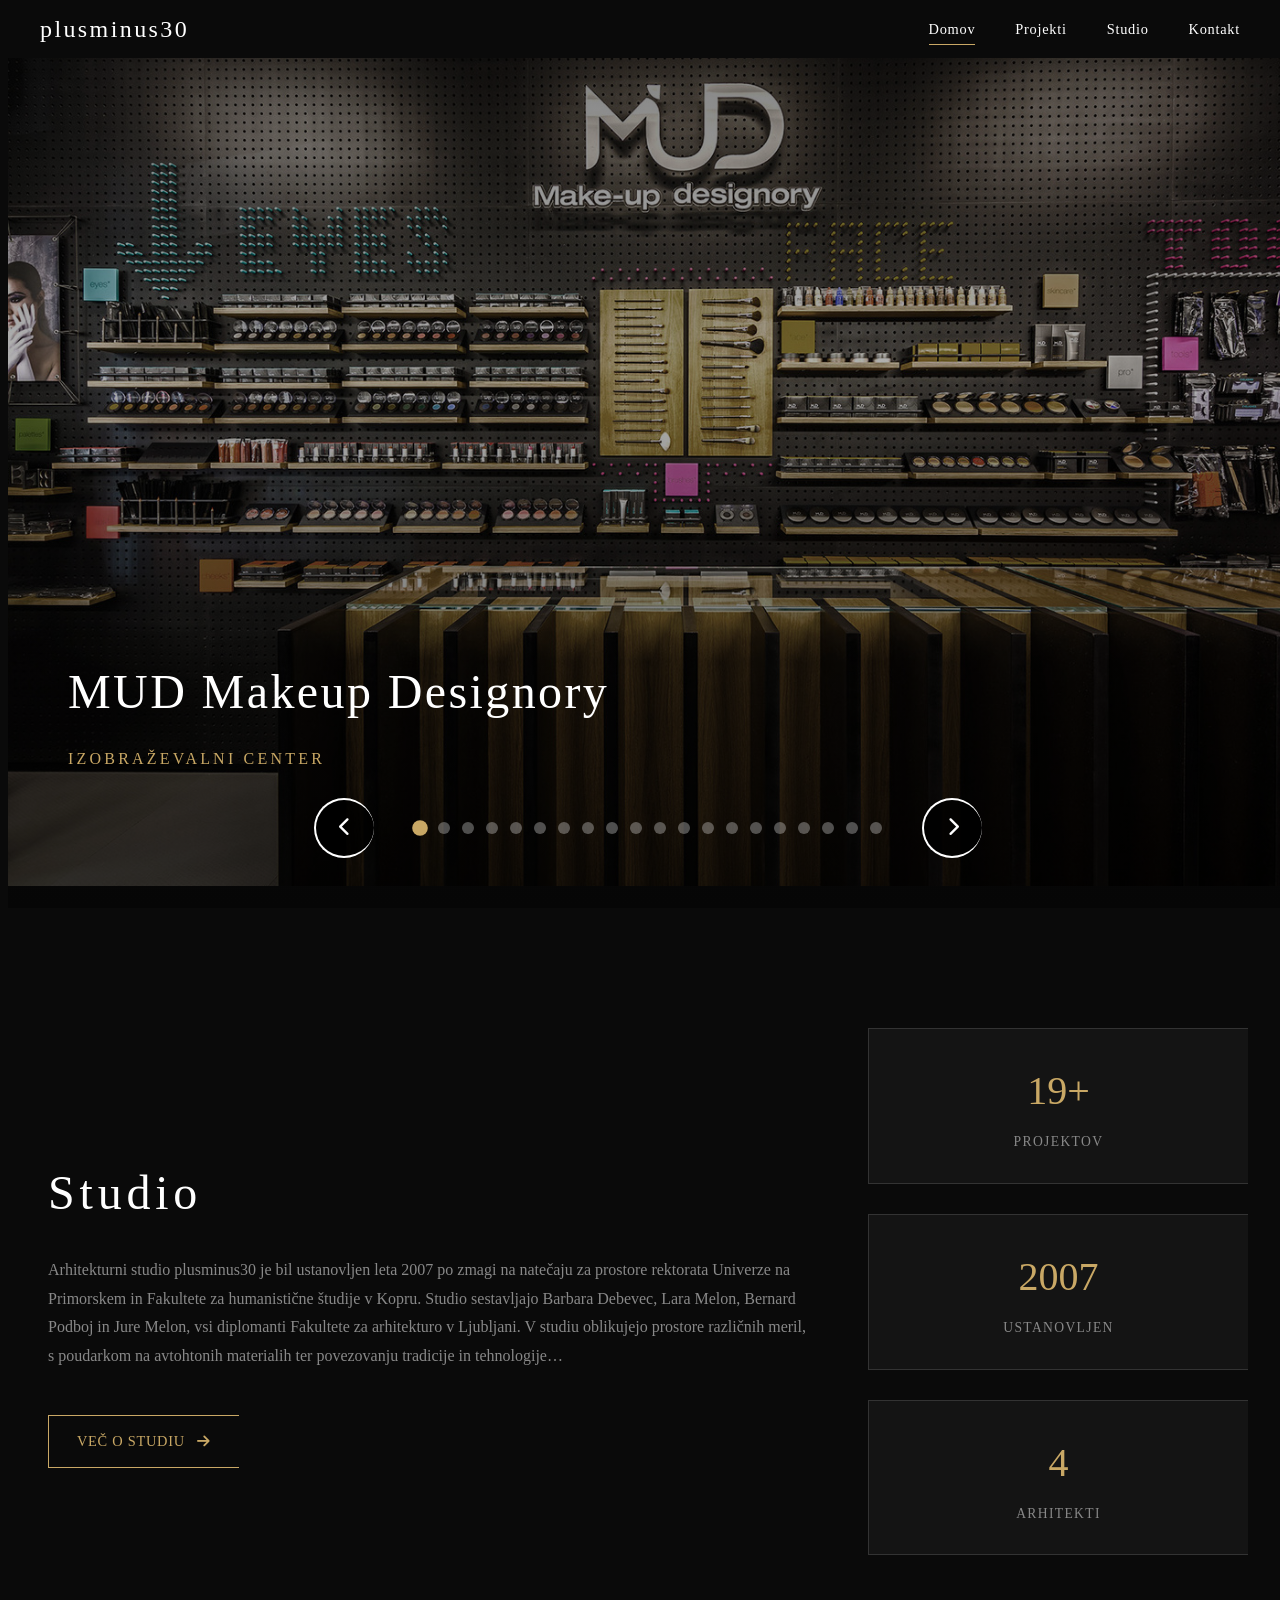
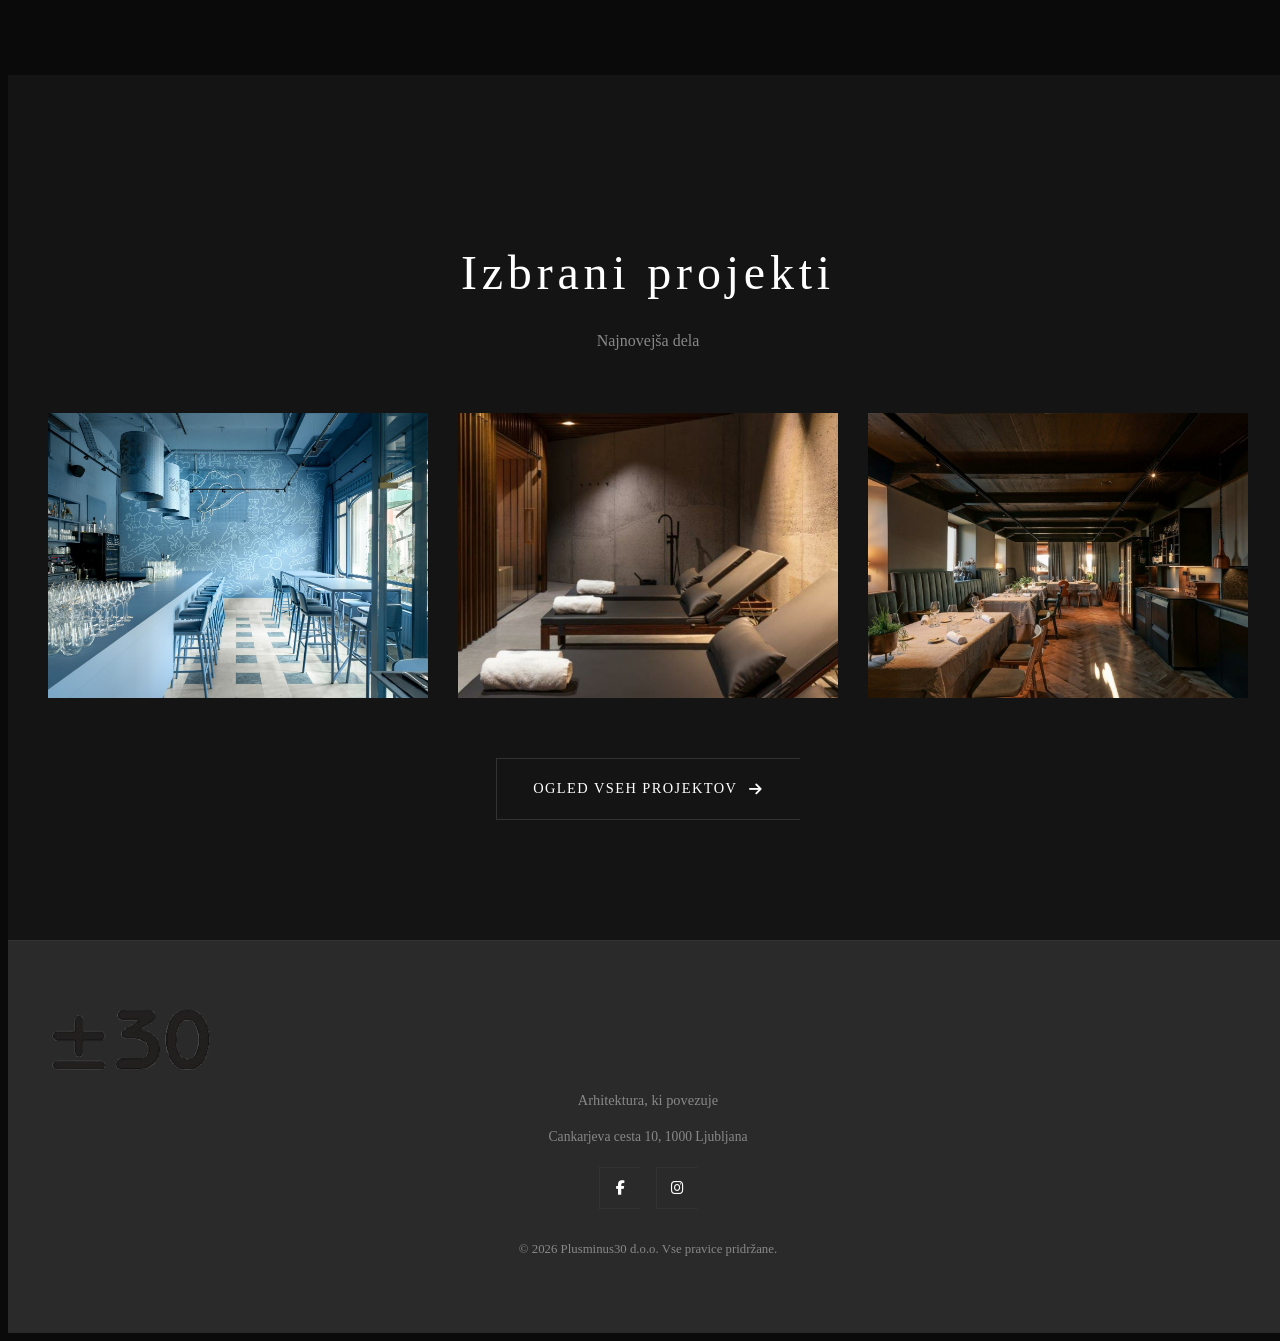
==== index.html @ 23560cd5 "Initial commit - PlusMinus30 website" ====
<!DOCTYPE html>
<html lang="sl" style="margin-right:0 !important; overflow-x:hidden !important;">
<head>
    <meta charset="UTF-8">
    <meta name="viewport" content="width=device-width, initial-scale=1.0">
    <title>Plusminus30 d.o.o. | Arhitektura</title>
    <meta name="description" content="Plusminus30 d.o.o. - Arhitekturni studio iz Ljubljane">
    <link rel="stylesheet" href="css/styles.css?v=2">
    <link rel="preconnect" href="https://fonts.googleapis.com">
    <link rel="preconnect" href="https://fonts.gstatic.com" crossorigin>
    <link href="https://fonts.googleapis.com/css2?family=Inter:wght@300;400;500;600;700&display=swap" rel="stylesheet">
    <link rel="stylesheet" href="https://cdnjs.cloudflare.com/ajax/libs/font-awesome/6.4.0/css/all.min.css">
</head>
<body class="page-home" style="margin-right:0 !important; overflow-x:hidden !important;">
    <!-- Cover mobile right edge line -->
        <!-- Loading Screen -->
    <div class="loader">
        <div class="loader-content">
            <img src="assets/images/logo-xl.png" alt="plusminus30" class="loader-logo">
            <div class="loader-line"></div>
        </div>
    </div>

    <!-- Navigation -->
    <nav class="navbar" id="navbar">
        <div class="nav-container">
            <a href="index.html" class="logo">plusminus30</a>
            <button class="nav-toggle" id="navToggle" aria-label="Odpri meni">
                <span></span>
                <span></span>
                <span></span>
            </button>
            <ul class="nav-menu" id="navMenu">
                <li><a href="index.html" class="nav-link active">Domov</a></li>
                <li><a href="projekti.html" class="nav-link">Projekti</a></li>
                <li><a href="studio.html" class="nav-link">Studio</a></li>
                                <li><a href="kontakt.html" class="nav-link">Kontakt</a></li>
            </ul>
        </div>
    </nav>

    <!-- Fullscreen Image Slider -->
    <section class="image-slider" id="imageSlider">
        <div class="slider-wrapper">
            <div class="slider-track" id="sliderTrack">
                <a href="projekt.html?project=mud" class="slider-slide active" style="background-image: url('assets/images/_mud-makeup-designory_257.jpg');">
                    <div class="slide-overlay"></div>
                    <div class="slide-info">
                        <h3>MUD Makeup Designory</h3>
                        <p>Izobraževalni center</p>
                    </div>
                </a>
                <a href="projekt.html?project=aftr" class="slider-slide" style="background-image: url('assets/images/_aftr-bistro_535.jpg');">
                    <div class="slide-overlay"></div>
                    <div class="slide-info">
                        <h3>AFTR Bistro</h3>
                        <p>Restavracija</p>
                    </div>
                </a>
                <a href="projekt.html?project=vilabela" class="slider-slide" style="background-image: url('assets/images/_vilabela-apartma-in-savna_889.jpg');">
                    <div class="slide-overlay"></div>
                    <div class="slide-info">
                        <h3>Vilabela Apartma in Savna</h3>
                        <p>Stanovanjski objekt</p>
                    </div>
                </a>
                <a href="projekt.html?project=repov" class="slider-slide" style="background-image: url('assets/images/_gostilna-repov-prenova_54.jpg');">
                    <div class="slide-overlay"></div>
                    <div class="slide-info">
                        <h3>Gostilna Repov Prenova</h3>
                        <p>Renovacija</p>
                    </div>
                </a>
                <a href="projekt.html?project=maldives" class="slider-slide" style="background-image: url('assets/images/_restavracija-na-maldivih_256.jpg');">
                    <div class="slide-overlay"></div>
                    <div class="slide-info">
                        <h3>Restavracija na Maldivih</h3>
                        <p>Restavracija</p>
                    </div>
                </a>
                <a href="projekt.html?project=edisimic" class="slider-slide" style="background-image: url('assets/images/_edi-simi-winery_561.jpg');">
                    <div class="slide-overlay"></div>
                    <div class="slide-info">
                        <h3>Edi Simcic Winery</h3>
                        <p>Vinarija</p>
                    </div>
                </a>
                <a href="projekt.html?project=pekarna" class="slider-slide" style="background-image: url('assets/images/_pekarna-8_362.jpg');">
                    <div class="slide-overlay"></div>
                    <div class="slide-info">
                        <h3>Pekarna 8</h3>
                        <p>Poslovni prostor</p>
                    </div>
                </a>
                <a href="projekt.html?project=orto" class="slider-slide" style="background-image: url('assets/images/_zobozdravstvena-ordinacija-mg_49.jpg');">
                    <div class="slide-overlay"></div>
                    <div class="slide-info">
                        <h3>ORTO MG</h3>
                        <p>Zdravstveni objekt</p>
                    </div>
                </a>
                <a href="projekt.html?project=kranjska" class="slider-slide" style="background-image: url('assets/images/_vikend-v-kranjski-gori_510.jpg');">
                    <div class="slide-overlay"></div>
                    <div class="slide-info">
                        <h3>Vikend v Kranjski Gori</h3>
                        <p>Vikend hiša</p>
                    </div>
                </a>
                <a href="projekt.html?project=up" class="slider-slide" style="background-image: url('assets/images/_univerza-na-primorskem_448.jpg');">
                    <div class="slide-overlay"></div>
                    <div class="slide-info">
                        <h3>Univerza na Primorskem</h3>
                        <p>Izobraževalni objekt</p>
                    </div>
                </a>
                <a href="projekt.html?project=mud" class="slider-slide" style="background-image: url('assets/images/_mud-makeup-designory_257.jpg');">
                    <div class="slide-overlay"></div>
                    <div class="slide-info">
                        <h3>MUD Makeup Designory</h3>
                        <p>Izobraževalni center</p>
                    </div>
                </a>
                <a href="projekt.html?project=ducal" class="slider-slide" style="background-image: url('assets/images/_ducal-winery_742.jpg');">
                    <div class="slide-overlay"></div>
                    <div class="slide-info">
                        <h3>Ducal Winery</h3>
                        <p>Vinarija</p>
                    </div>
                </a>
                <a href="projekt.html?project=koper" class="slider-slide" style="background-image: url('assets/images/_trg-dd-koper_63.jpg');">
                    <div class="slide-overlay"></div>
                    <div class="slide-info">
                        <h3>Trg DSD Koper</h3>
                        <p>Javni prostor</p>
                    </div>
                </a>
                <a href="projekt.html?project=guerila" class="slider-slide" style="background-image: url('assets/images/_guerila-winery_706.jpg');">
                    <div class="slide-overlay"></div>
                    <div class="slide-info">
                        <h3>Guerila Winery</h3>
                        <p>Vinarija</p>
                    </div>
                </a>
                <a href="projekt.html?project=ljubljana" class="slider-slide" style="background-image: url('assets/images/_stanovanje-v-centru-ljubljane_308.jpg');">
                    <div class="slide-overlay"></div>
                    <div class="slide-info">
                        <h3>Stanovanje v Centru Ljubljane</h3>
                        <p>Stanovanje</p>
                    </div>
                </a>
                <a href="projekt.html?project=zemono" class="slider-slide" style="background-image: url('assets/images/_zemono-bside_518.jpg');">
                    <div class="slide-overlay"></div>
                    <div class="slide-info">
                        <h3>Zemono B-Side</h3>
                        <p>Gostinski objekt</p>
                    </div>
                </a>
                <a href="projekt.html?project=oprema" class="slider-slide" style="background-image: url('assets/images/_oprema-kr_778.jpg');">
                    <div class="slide-overlay"></div>
                    <div class="slide-info">
                        <h3>Oprema KR</h3>
                        <p>Poslovni prostor</p>
                    </div>
                </a>
                <a href="projekt.html?project=jela" class="slider-slide" style="background-image: url('assets/images/_bar-in-pisarna-jela_380.jpg');">
                    <div class="slide-overlay"></div>
                    <div class="slide-info">
                        <h3>Bar in Pisarna Jelša</h3>
                        <p>Bar in pisarna</p>
                    </div>
                </a>
                <a href="projekt.html?project=divaca" class="slider-slide" style="background-image: url('assets/images/_zadruni-dom-divaa_733.jpg');">
                    <div class="slide-overlay"></div>
                    <div class="slide-info">
                        <h3>Zadružni Dom Divaca</h3>
                        <p>Javni objekt</p>
                    </div>
                </a>
                <a href="projekt.html?project=bp" class="slider-slide" style="background-image: url('assets/images/_interier-bp_998.jpg');">
                    <div class="slide-overlay"></div>
                    <div class="slide-info">
                        <h3>Interier BP</h3>
                        <p>Interior</p>
                    </div>
                </a>
            </div>
        </div>

        <!-- Slider Controls -->
        <div class="slider-controls">
            <button class="slider-btn prev" id="prevBtn" aria-label="Prejšnja slika">
                <i class="fas fa-chevron-left"></i>
            </button>
            <div class="slider-dots" id="sliderDots"></div>
            <button class="slider-btn next" id="nextBtn" aria-label="Naslednja slika">
                <i class="fas fa-chevron-right"></i>
            </button>
        </div>
    </section>

    <!-- About Preview Section -->
    <section class="about-preview">
        <div class="container">
            <div class="about-preview-grid">
                <div class="about-preview-content" data-animate="fadeUp">
                    <h2 class="section-title">Studio</h2>
                    <p class="studio-text">Arhitekturni studio plusminus30 je bil ustanovljen leta 2007 po zmagi na natečaju za prostore rektorata Univerze na Primorskem in Fakultete za humanistične študije v Kopru. Studio sestavljajo Barbara Debevec, Lara Melon, Bernard Podboj in Jure Melon, vsi diplomanti Fakultete za arhitekturo v Ljubljani. V studiu oblikujejo prostore različnih meril, s poudarkom na avtohtonih materialih ter povezovanju tradicije in tehnologije…</p>
                    <a href="studio.html" class="read-more">
                        <span>Več o studiu</span>
                        <i class="fas fa-arrow-right"></i>
                    </a>
                </div>
                <div class="about-preview-stats" data-animate="fadeUp" data-delay="200">
                    <div class="stat">
                        <span class="stat-number">19+</span>
                        <span class="stat-label">Projektov</span>
                    </div>
                    <div class="stat">
                        <span class="stat-number">2007</span>
                        <span class="stat-label">Ustanovljen</span>
                    </div>
                    <div class="stat">
                        <span class="stat-number">4</span>
                        <span class="stat-label">Arhitekti</span>
                    </div>
                </div>
            </div>
        </div>
    </section>

    <!-- Featured Projects -->
    <section class="featured-projects">
        <div class="container">
            <div class="section-header" data-animate="fadeUp">
                <h2 class="section-title">Izbrani projekti</h2>
                <p class="section-subtitle">Najnovejša dela</p>
            </div>
            <div class="projects-grid">
                <a href="projekt.html?project=aftr" class="project-card" data-animate="fadeUp" data-delay="0">
                    <div class="project-image">
                        <img src="assets/images/_aftr-bistro_535.jpg" alt="AFTR Bistro">
                        <div class="project-overlay">
                            <h3>AFTR Bistro</h3>
                            <p class="project-type">Restavracija</p>
                            <p class="project-details">Ljubljana, 2023</p>
                        </div>
                    </div>
                </a>
                <a href="projekt.html?project=vilabela" class="project-card" data-animate="fadeUp" data-delay="50">
                    <div class="project-image">
                        <img src="assets/images/_vilabela-apartma-in-savna_889.jpg" alt="Vilabela Apartma">
                        <div class="project-overlay">
                            <h3>Vilabela Apartma in Savna</h3>
                            <p class="project-type">Stanovanjski objekt</p>
                            <p class="project-details">Izola, 2022</p>
                        </div>
                    </div>
                </a>
                <a href="projekt.html?project=repov" class="project-card" data-animate="fadeUp" data-delay="100">
                    <div class="project-image">
                        <img src="assets/images/_gostilna-repov-prenova_54.jpg" alt="Gostilna Repov">
                        <div class="project-overlay">
                            <h3>Gostilna Repov Prenova</h3>
                            <p class="project-type">Renovacija</p>
                            <p class="project-details">Šmartno, 2021</p>
                        </div>
                    </div>
                </a>
            </div>
            <div class="view-all-container" data-animate="fadeUp">
                <a href="projekti.html" class="view-all-btn">
                    <span>Ogled vseh projektov</span>
                    <i class="fas fa-arrow-right"></i>
                </a>
            </div>
        </div>
    </section>

    <!-- Footer -->
    <footer class="footer">
        <div class="container">
            <div class="footer-content">
                <div class="footer-logo"><img src="assets/images/logo-xl.png" alt="plusminus30"></div>
                <p class="footer-text">Arhitektura, ki povezuje</p>
                <p class="footer-address">Cankarjeva cesta 10, 1000 Ljubljana</p>
                <div class="footer-social">
                    <a href="https://www.facebook.com/plusminus30/" target="_blank" aria-label="Facebook"><i class="fab fa-facebook-f"></i></a>
                    <a href="https://www.instagram.com/plusminus30_architects/" target="_blank" aria-label="Instagram"><i class="fab fa-instagram"></i></a>
                </div>
                <p class="footer-copyright">&copy; 2026 Plusminus30 d.o.o. Vse pravice pridržane.</p>
            </div>
        </div>
    </footer>

    <script src="js/main.js"></script>
</body>
</html>
---- css/styles.css ----
/* ========================================
   Plusminus30 - Arhitektura Website
   Modern Animated Styles
   ======================================== */

/* CSS Variables */
:root {
    --color-bg: #0a0a0a;
    --color-bg-secondary: #141414;
    --color-text: #ffffff;
    --color-text-muted: #888888;
    --color-border: #333333;
    --color-accent: #c9a865;
    --color-accent-hover: #d4b876;
    --color-error: #e53935;
    --color-success: #43a047;
    --transition-fast: 0.2s ease;
    --transition-medium: 0.3s ease;
    --transition-slow: 0.5s ease;
}

/* Custom Font - Benguiat */
@font-face {
    font-family: 'Benguiat';
    src: url('assets/fonts/Bengotni.ttf') format('truetype');
    font-weight: 400;
    font-style: normal;
}
    --color-text-muted: #888888;
    --color-border: #333333;
    --color-accent: #c9a865;
    --color-accent-hover: #d4b876;
    --color-error: #e53935;
    --color-success: #43a047;
    --transition-fast: 0.2s ease;
    --transition-medium: 0.3s ease;
    --transition-slow: 0.5s ease;
}
    --color-text-muted: #888888;
    --color-accent: #d4af37;
    --color-accent-hover: #e6c84a;
    --color-border: #2a2a2a;
    --font-primary: 'Inter', -apple-system, BlinkMacSystemFont, sans-serif;
    --transition-fast: 0.2s ease;
    --transition-medium: 0.4s ease;
    --transition-slow: 0.8s cubic-bezier(0.25, 0.46, 0.45, 0.94);
    --container-width: 1400px;
    --nav-height: 80px;
}

/* Reset */
*, *::before, *::after {
    margin: 0;
    padding: 0;
    box-sizing: border-box;
}

html {
    scroll-behavior: smooth;
    font-size: 16px;
    overflow-x: hidden;
    max-width: 100%;
    width: 100%;
    -webkit-overflow-scrolling: touch;
}

/* Hide body overflow to prevent lines */
body {
    overflow-x: hidden;
    overflow-y: auto;
    max-width: 100%;
}

/* Cover right edge on mobile */
@media (max-width: 480px) {
    html, body {
        margin: 0;
        padding: 0;
    }

    ::-webkit-scrollbar {
        display: none;
    }
}

@media (max-width: 480px) {
    html {
        clip: none;
    }
}

body {
    font-family: var(--font-primary);
    background-color: var(--color-bg);
    color: var(--color-text);
    line-height: 1.6;
    overflow-x: hidden;
    -webkit-font-smoothing: antialiased;
    -moz-osx-font-smoothing: grayscale;
    max-width: 100%;
    width: 100%;
    position: relative;
}

/* Hide horizontal scrollbar completely */
::-webkit-scrollbar {
    display: none;
    width: 0 !important;
}

/* Remove any vertical lines on right edge */
* {
    outline: none !important;
    border-right: none !important;
}

html::before,
html::after,
body::before,
body::after {
    display: none !important;
    content: none !important;
    background: transparent !important;
    border: none !important;
}

a {
    text-decoration: none;
    color: inherit;
    transition: var(--transition-fast);
}

img {
    max-width: 100%;
    height: auto;
    display: block;
}

ul {
    list-style: none;
}

button {
    border: none;
    background: none;
    cursor: pointer;
    font-family: inherit;
}

.container {
    max-width: var(--container-width);
    margin: 0 auto;
    padding: 0 40px;
}

/* ========================================
   Loader
   ======================================== */
.loader {
    position: fixed;
    top: 0;
    left: 0;
    width: 100%;
    height: 100%;
    background: var(--color-bg);
    z-index: 9999;
    display: flex;
    align-items: center;
    justify-content: center;
    transition: opacity 0.6s ease, visibility 0.6s ease;
}

.loader.loaded {
    opacity: 0;
    visibility: hidden;
}

.loader-content {
    display: flex;
    flex-direction: column;
    align-items: center;
}

.loader-text {
    font-size: 2rem;
    font-weight: 300;
    letter-spacing: 0.5em;
    margin-bottom: 20px;
    color: var(--color-text);
}

.loader-logo {
    max-width: 540px;
    height: auto;
    margin-bottom: 20px;
    object-fit: contain;
}

.loader-line {
    width: 100px;
    height: 2px;
    background: var(--color-border);
    position: relative;
    overflow: hidden;
}

.loader-line::after {
    content: '';
    position: absolute;
    top: 0;
    left: -100%;
    width: 100%;
    height: 100%;
    background: var(--color-accent);
    animation: loaderSlide 1.5s ease infinite;
}

@keyframes loaderSlide {
    0% { left: -100%; }
    50% { left: 0%; }
    100% { left: 100%; }
}

/* ========================================
   Navigation
   ======================================== */
.navbar {
    position: fixed;
    top: 0;
    left: 0;
    width: 100%;
    height: var(--nav-height);
    z-index: 1000;
    transition: var(--transition-medium);
    border-bottom: none !important;
    background: var(--color-bg) !important;
}

.navbar.scrolled {
    background: rgba(10, 10, 10, 0.95);
    backdrop-filter: blur(10px);
    border-bottom: none !important;
}

@media (max-width: 480px) {
    .navbar.scrolled {
        border-bottom: none !important;
    }
}

.nav-container {
    max-width: var(--container-width);
    margin: 0 auto;
    padding: 0 40px;
    height: 100%;
    display: flex;
    align-items: center;
    justify-content: space-between;
    border-bottom: none !important;
}

.logo {
    font-family: 'Benguiat', serif;
    font-size: 1.5rem;
    font-weight: 500;
    letter-spacing: 0.1em;
    color: var(--color-text);
}

.logo:hover {
    color: var(--color-accent);
}

.nav-toggle {
    display: none;
    flex-direction: column;
    gap: 6px;
    padding: 10px;
    z-index: 1001;
}

.nav-toggle span {
    display: block;
    width: 28px;
    height: 2px;
    background: var(--color-text);
    transition: var(--transition-fast);
}

.nav-toggle.active span:nth-child(1) {
    transform: rotate(45deg) translate(6px, 6px);
}

.nav-toggle.active span:nth-child(2) {
    opacity: 0;
}

.nav-toggle.active span:nth-child(3) {
    transform: rotate(-45deg) translate(6px, -6px);
}

.nav-menu {
    display: flex;
    gap: 40px;
}

.nav-link {
    font-size: 0.9rem;
    font-weight: 400;
    letter-spacing: 0.05em;
    color: var(--color-text);
    position: relative;
    padding: 8px 0;
}

.nav-link::after {
    content: '';
    position: absolute;
    bottom: 0;
    left: 0;
    width: 0;
    height: 1px;
    background: var(--color-accent);
    transition: var(--transition-fast);
}

.nav-link:hover::after,
.nav-link.active::after {
    width: 100%;
}

.nav-link:hover {
    color: var(--color-accent);
}

/* ========================================
   Image Slider (Fullscreen Fade)
   ======================================== */
.image-slider {
    position: relative;
    width: 100%;
    height: 100vh;
    min-height: 600px;
    overflow: hidden;
    background: #000;
    box-shadow: none;
}

@media (hover: hover) and (pointer: fine) {
    .image-slider {
        cursor: grab;
        user-select: none;
        -webkit-user-select: none;
    }
}

.image-slider:active,
.image-slider.dragging {
    cursor: grabbing;
}

.slider-wrapper {
    position: relative;
    width: 100%;
    height: 100%;
    overflow: hidden;
}

.slider-track {
    position: relative;
    width: 100%;
    height: 100%;
    max-width: 100%;
    overflow: hidden;
}

.slider-slide {
    position: absolute;
    top: 0;
    left: 0;
    width: 100%;
    height: 100%;
    opacity: 0;
    visibility: hidden;
    transition: opacity 0.2s ease;
    background-color: #141414;
    background-size: contain;
    background-position: center;
    background-repeat: no-repeat;
    /* Allow clicks to pass through to anchor tags */
}

.slider-slide:hover {
    background-size: contain;
}

.slider-slide.active {
    opacity: 1;
    visibility: visible;
    z-index: 2;
    background-size: contain;
    transition: opacity 1s ease;
}

.slide-overlay {
    position: absolute;
    top: 0;
    left: 0;
    width: 100%;
    height: 100%;
    background: linear-gradient(
        to bottom,
        rgba(0, 0, 0, 0.5) 0%,
        rgba(0, 0, 0, 0.3) 40%,
        rgba(0, 0, 0, 0.7) 100%
    );
    pointer-events: none;
}

.slide-info {
    position: absolute;
    bottom: 120px;
    left: 60px;
    color: var(--color-text);
    z-index: 10;
    opacity: 0;
    transform: translateY(30px);
    transition: all 0.6s ease 0.3s;
}

.slider-slide.active .slide-info {
    opacity: 1;
    transform: translateY(0);
}

.slide-info h3 {
    font-size: 3rem;
    font-weight: 300;
    margin-bottom: 12px;
    letter-spacing: 0.05em;
}

.slide-info p {
    font-size: 1rem;
    color: var(--color-accent);
    text-transform: uppercase;
    letter-spacing: 0.2em;
}

/* Slider Controls */
.slider-controls {
    position: absolute;
    bottom: 50px;
    left: 50%;
    transform: translateX(-50%);
    display: flex;
    align-items: center;
    gap: 40px;
    z-index: 1000;
    pointer-events: auto;
}

.slider-btn {
    width: 60px;
    height: 60px;
    display: flex !important;
    align-items: center;
    justify-content: center;
    border: 2px solid #fff;
    color: #fff !important;
    font-size: 1.2rem;
    transition: all 0.3s ease;
    background: rgba(0, 0, 0, 0.8);
    border-radius: 50%;
    pointer-events: auto;
    cursor: pointer;
}

/* Mobile/tablet - buttons on sides */
@media (max-width: 1024px) {
    .slider-controls {
        position: absolute !important;
        top: 50% !important;
        left: 0 !important;
        right: 0 !important;
        bottom: auto !important;
        transform: translateY(-50%) !important;
        justify-content: space-between !important;
        padding: 0 20px !important;
        gap: 0 !important;
    }

    .slider-btn.prev {
        position: absolute !important;
        left: 15px !important;
        display: flex !important;
    }

    .slider-btn.next {
        position: absolute !important;
        right: 15px !important;
        display: flex !important;
    }

    .slider-btn {
        width: 50px !important;
        height: 50px !important;
        font-size: 1.2rem !important;
        background: rgba(0, 0, 0, 0.9) !important;
        border: 2px solid #fff !important;
        opacity: 1 !important;
        visibility: visible !important;
    }

    .slider-btn i {
        color: #fff !important;
    }

    /* Hide dots on mobile to make room for buttons */
    .slider-dots {
        display: none !important;
    }
}

.slider-btn:hover {
    border-color: var(--color-accent);
    color: var(--color-accent);
    background: rgba(212, 175, 55, 0.2);
}

.slider-dots {
    display: flex;
    gap: 12px;
}

.slider-dot {
    width: 12px;
    height: 12px;
    border-radius: 50%;
    background: rgba(255, 255, 255, 0.3);
    cursor: pointer;
    transition: var(--transition-fast);
}

.slider-dot.active {
    background: var(--color-accent);
    transform: scale(1.3);
}

.slider-dot:hover {
    background: var(--color-text);
}

/* ========================================
   About Preview (Home)
   ======================================== */
.about-preview {
    padding: 120px 0;
    background: var(--color-bg);
}

.about-preview-grid {
    display: grid;
    grid-template-columns: 2fr 1fr;
    gap: 60px;
    align-items: center;
}

.about-preview-content .section-title {
    text-align: left;
    margin-bottom: 24px;
}

.read-more {
    display: inline-flex;
    align-items: center;
    gap: 12px;
    margin-top: 24px;
    padding: 14px 28px;
    background: transparent;
    border: 1px solid var(--color-accent);
    color: var(--color-accent);
    font-size: 0.9rem;
    font-weight: 500;
    letter-spacing: 0.05em;
    text-transform: uppercase;
    transition: var(--transition-medium);
}

.read-more:hover {
    background: var(--color-accent);
    color: var(--color-bg);
    gap: 20px;
}

.about-preview-stats {
    display: flex;
    flex-direction: column;
    gap: 30px;
}

.about-preview-stats .stat {
    display: flex;
    flex-direction: column;
    padding: 30px;
    background: var(--color-bg-secondary);
    border: 1px solid var(--color-border);
    text-align: center;
}

.about-preview-stats .stat-number {
    font-size: 2.5rem;
    font-weight: 300;
    color: var(--color-accent);
    margin-bottom: 8px;
}

.about-preview-stats .stat-label {
    font-size: 0.85rem;
    color: var(--color-text-muted);
    letter-spacing: 0.1em;
    text-transform: uppercase;
}

/* ========================================
   Featured Projects (Home)
   ======================================== */
.featured-projects {
    padding: 120px 0;
    background: var(--color-bg-secondary);
}

.view-all-container {
    text-align: center;
    margin-top: 60px;
}

.view-all-btn {
    display: inline-flex;
    align-items: center;
    gap: 12px;
    padding: 18px 36px;
    border: 1px solid var(--color-border);
    color: var(--color-text);
    font-size: 0.9rem;
    letter-spacing: 0.1em;
    text-transform: uppercase;
    transition: var(--transition-fast);
}

.view-all-btn:hover {
    border-color: var(--color-accent);
    color: var(--color-accent);
    gap: 20px;
}

/* ========================================
   Section Styles
   ======================================== */
.section-header {
    text-align: center;
    margin-bottom: 60px;
}

.section-title {
    font-size: clamp(2rem, 5vw, 3rem);
    font-weight: 300;
    letter-spacing: 0.1em;
    margin-bottom: 16px;
}

.section-subtitle {
    font-size: 1rem;
    color: var(--color-text-muted);
    font-weight: 300;
}

/* ========================================
   Projects Section
   ======================================== */
.projects {
    padding: 120px 0;
    background: var(--color-bg);
}

.projects-grid {
    display: grid;
    grid-template-columns: repeat(auto-fill, minmax(350px, 1fr));
    gap: 30px;
}

.project-card {
    display: block;
    position: relative;
    overflow: hidden;
    cursor: pointer;
    background: var(--color-bg-secondary);
    text-decoration: none;
    color: inherit;
}

.project-card.highlight {
    box-shadow: 0 0 0 3px var(--color-accent), 0 20px 40px rgba(0, 0, 0, 0.3);
    transform: scale(1.02);
    transition: box-shadow 0.5s ease, transform 0.5s ease;
}

.project-image {
    position: relative;
    aspect-ratio: 4/3;
    overflow: hidden;
}

.project-image img {
    width: 100%;
    height: 100%;
    object-fit: cover;
    transition: transform 0.8s ease;
}

.project-card:hover .project-image img {
    transform: scale(1.1);
}

.project-overlay {
    position: absolute;
    top: 0;
    left: 0;
    width: 100%;
    height: 100%;
    background: linear-gradient(to top, rgba(10, 10, 10, 0.95) 0%, rgba(10, 10, 10, 0.4) 50%, transparent 100%);
    display: flex;
    flex-direction: column;
    justify-content: flex-end;
    padding: 30px;
    opacity: 0;
    transition: var(--transition-medium);
}

.project-card:hover .project-overlay {
    opacity: 1;
}

.project-overlay h3 {
    font-size: 1.3rem;
    font-weight: 500;
    margin-bottom: 8px;
    transform: translateY(20px);
    transition: var(--transition-medium);
}

.project-card:hover .project-overlay h3 {
    transform: translateY(0);
}

.project-overlay p {
    font-size: 0.9rem;
    color: var(--color-text-muted);
    transform: translateY(20px);
    transition: var(--transition-medium);
    transition-delay: 0.1s;
}

.project-card:hover .project-overlay p {
    transform: translateY(0);
}

.project-overlay .project-type {
    font-size: 0.85rem;
    color: var(--color-accent);
    text-transform: uppercase;
    letter-spacing: 0.1em;
    margin-bottom: 4px;
    transform: translateY(20px);
    transition: var(--transition-medium);
    transition-delay: 0.05s;
}

.project-card:hover .project-overlay .project-type {
    transform: translateY(0);
}

.project-overlay .project-details {
    font-size: 0.8rem;
    color: var(--color-text-muted);
    transform: translateY(20px);
    transition: var(--transition-medium);
    transition-delay: 0.15s;
}

.project-card:hover .project-overlay .project-details {
    transform: translateY(0);
}

/* ========================================
   Studio Page
   ======================================== */
.studio-hero {
    padding: 70px 0 40px;
    margin-top: 20px;
    background: #1a1a1a;
    text-align: center;
}

.studio-hero .hero-title {
    font-size: 2.5rem;
    font-weight: 300;
    margin-bottom: 30px;
    letter-spacing: 0.1em;
    text-transform: uppercase;
}

.studio-hero .hero-text {
    max-width: 800px;
    margin: 0 auto;
    font-size: 1rem;
    line-height: 1.8;
    color: #999;
    font-weight: 300;
}

.studio-about {
    padding: 60px 0 440px;
    background: var(--color-bg);
    background-image: url('../assets/images/_studio_851.jpg');
    background-size: cover;
    background-position: center 20px;
    background-repeat: no-repeat;
    background-attachment: fixed;
    position: relative;
}

/* Mobile - make background image smaller and brighter */
@media (max-width: 768px) {
    .studio-about {
        background-size: 400px auto;
        background-position: center center;
        padding: 30px 0 60px;
    }

    /* Removed: hiding the overlay on mobile */

    .studio-content {
        background: rgba(10, 10, 10, 0.8);
        padding: 30px;
        border-radius: 10px;
    }

    /* Fix horizontal overflow on mobile */
    .container,
    .nav-container {
        padding-left: 20px;
        padding-right: 20px;
    }

    body {
        overflow-x: hidden;
        max-width: 100%;
    }

    .footer-logo img {
        max-width: 100%;
    }
}

.studio-about::before {
    content: '';
    position: absolute;
    top: 0;
    left: 0;
    right: 0;
    bottom: 0;
    background: linear-gradient(to bottom, rgba(10, 10, 10, 0.7) 0%, rgba(10, 10, 10, 0.95) 100%);
    pointer-events: none;
}

.studio-about .studio-content {
    position: relative;
    z-index: 1;
}

.studio-grid {
    display: block;
    max-width: 800px;
    margin: 0 auto;
}

.studio-content {
    padding-right: 40px;
}

.studio-text {
    font-size: 1rem;
    font-weight: 300;
    line-height: 1.8;
    color: var(--color-text-muted);
    margin-bottom: 20px;
}

.studio-image {
    display: none;
}

.studio-image:hover img {
    filter: grayscale(0%);
}

.studio-team-section {
    padding: 120px 0;
    background: var(--color-bg-secondary);
}

.team-grid {
    display: grid;
    grid-template-columns: repeat(4, 1fr);
    gap: 30px;
}

.team-card {
    background: var(--color-bg);
    border: 1px solid var(--color-border);
    transition: var(--transition-medium);
}

.team-card:hover {
    transform: translateY(-10px);
    border-color: var(--color-accent);
}

.team-photo {
    aspect-ratio: 4/5;
    overflow: hidden;
    min-height: 200px;
}

.team-photo img {
    width: 100%;
    height: 100%;
    object-fit: cover;
    object-position: center;
    filter: grayscale(20%);
    transition: var(--transition-medium);
}

.team-card:hover .team-photo img {
    filter: grayscale(0%);
}

.team-info {
    padding: 24px;
    text-align: center;
}

.team-info h3 {
    font-size: 1.1rem;
    font-weight: 500;
    margin-bottom: 8px;
}

.team-year {
    font-size: 0.85rem;
    color: var(--color-text-muted);
    margin-bottom: 8px;
}

.team-role {
    font-size: 0.8rem;
    color: var(--color-accent);
    text-transform: uppercase;
    letter-spacing: 0.1em;
}

.studio-philosophy {
    padding: 120px 0;
    background: var(--color-bg);
}

.philosophy-grid {
    display: grid;
    grid-template-columns: repeat(4, 1fr);
    gap: 30px;
}

.philosophy-item {
    padding: 40px 30px;
    text-align: center;
    border: 1px solid var(--color-border);
    transition: var(--transition-medium);
}

.philosophy-item:hover {
    border-color: var(--color-accent);
}

.philosophy-icon {
    font-size: 2rem;
    color: var(--color-accent);
    margin-bottom: 20px;
}

.philosophy-item h3 {
    font-size: 1.1rem;
    font-weight: 500;
    margin-bottom: 16px;
}

.philosophy-item p {
    font-size: 0.9rem;
    color: var(--color-text-muted);
    line-height: 1.6;
}

.studio-stats-section {
    padding: 80px 0;
    background: var(--color-bg-secondary);
}

.stats-grid {
    display: grid;
    grid-template-columns: repeat(4, 1fr);
    gap: 30px;
}

.stat-box {
    text-align: center;
    padding: 40px;
    background: var(--color-bg);
    border: 1px solid var(--color-border);
}

.stat-box .stat-number {
    display: block;
    font-size: 3rem;
    font-weight: 300;
    color: var(--color-accent);
    margin-bottom: 12px;
}

.stat-box .stat-label {
    font-size: 0.85rem;
    color: var(--color-text-muted);
    letter-spacing: 0.05em;
}

/* ========================================
   Page Header
   ======================================== */
.page-header {
    padding: 180px 0 80px;
    background: var(--color-bg-secondary);
    text-align: center;
}

.page-title {
    font-size: clamp(2.5rem, 6vw, 4rem);
    font-weight: 300;
    letter-spacing: 0.1em;
    margin-bottom: 16px;
}

.page-subtitle {
    font-size: 1.1rem;
    font-weight: 300;
    color: var(--color-text-muted);
}

/* ========================================
   Publications/Objave Page
   ======================================== */
.publications-section {
    padding: 120px 0;
    background: var(--color-bg);
}

.publications-grid {
    display: grid;
    grid-template-columns: repeat(2, 1fr);
    gap: 30px;
}

.publication-card {
    background: var(--color-bg-secondary);
    border: 1px solid var(--color-border);
    transition: var(--transition-medium);
}

.publication-card:hover {
    transform: translateY(-5px);
    border-color: var(--color-accent);
}

.publication-image {
    aspect-ratio: 16/9;
    overflow: hidden;
}

.publication-image img {
    width: 100%;
    height: 100%;
    object-fit: cover;
    transition: transform 0.8s ease;
}

.publication-card:hover .publication-image img {
    transform: scale(1.05);
}

.publication-content {
    padding: 20px;
}

.publication-source {
    display: inline-block;
    font-size: 0.75rem;
    color: var(--color-accent);
    text-transform: uppercase;
    letter-spacing: 0.1em;
    margin-bottom: 12px;
}

.publication-content h3 {
    font-size: 1.2rem;
    font-weight: 500;
    margin-bottom: 12px;
}

.publication-content p {
    font-size: 0.9rem;
    color: var(--color-text-muted);
    line-height: 1.6;
}

/* ========================================
   Contact Page
   ======================================== */
.contact-section {
    padding: 120px 0;
    background: var(--color-bg);
}

.contact-grid {
    display: grid;
    grid-template-columns: 1fr 1fr;
    gap: 80px;
}

.contact-info {
    display: flex;
    flex-direction: column;
    gap: 30px;
}

.contact-item {
    display: flex;
    gap: 20px;
}

.contact-icon {
    width: 50px;
    height: 50px;
    display: flex;
    align-items: center;
    justify-content: center;
    border: 1px solid var(--color-border);
    font-size: 1.2rem;
    color: var(--color-accent);
    flex-shrink: 0;
}

.contact-details h4 {
    font-size: 1rem;
    font-weight: 500;
    margin-bottom: 8px;
}

.contact-details p {
    font-size: 0.9rem;
    color: var(--color-text-muted);
    line-height: 1.6;
}

.contact-details a:hover {
    color: var(--color-accent);
}

.contact-form {
    display: flex;
    flex-direction: column;
    gap: 24px;
}

.form-group {
    position: relative;
}

.form-group input,
.form-group textarea {
    width: 100%;
    padding: 16px;
    background: var(--color-bg-secondary);
    border: 1px solid var(--color-border);
    color: var(--color-text);
    font-size: 1rem;
    font-family: inherit;
    transition: var(--transition-fast);
}

.form-group textarea {
    min-height: 150px;
    resize: vertical;
}

.form-group input:focus,
.form-group textarea:focus {
    outline: none;
    border-color: var(--color-accent);
}

.form-group label {
    position: absolute;
    left: 16px;
    top: 16px;
    font-size: 0.9rem;
    color: var(--color-text-muted);
    pointer-events: none;
    transition: var(--transition-fast);
}

.form-group input:focus ~ label,
.form-group input:not(:placeholder-shown) ~ label,
.form-group textarea:focus ~ label,
.form-group textarea:not(:placeholder-shown) ~ label {
    top: -10px;
    left: 12px;
    font-size: 0.75rem;
    color: var(--color-accent);
    background: var(--color-bg);
    padding: 0 4px;
}

.submit-btn {
    display: inline-flex;
    align-items: center;
    justify-content: center;
    gap: 12px;
    padding: 18px 36px;
    background: var(--color-accent);
    color: var(--color-bg);
    font-size: 0.9rem;
    font-weight: 500;
    letter-spacing: 0.1em;
    text-transform: uppercase;
    transition: var(--transition-fast);
    align-self: flex-start;
}

.submit-btn:hover {
    background: var(--color-accent-hover);
    gap: 20px;
}

.map-section {
    background: var(--color-bg-secondary);
}

.map-container iframe {
    display: block;
    width: 100%;
    filter: grayscale(100%) invert(92%) contrast(83%);
}

/* ========================================
   Footer
   ======================================== */
.footer {
    padding: 60px 0;
    background: #2a2a2a;
    border-top: 1px solid var(--color-border);
}

.footer-content {
    text-align: center;
}

.footer-logo {
    font-size: 1.5rem;
    font-weight: 500;
    letter-spacing: 0.1em;
    margin-bottom: 12px;
}

.footer-logo img {
    max-width: 360px;
    height: auto;
    object-fit: contain;
}

.footer-text {
    font-size: 0.9rem;
    color: var(--color-text-muted);
    margin-bottom: 8px;
}

.footer-address {
    font-size: 0.85rem;
    color: var(--color-text-muted);
    margin-bottom: 20px;
}

.footer-social {
    display: flex;
    justify-content: center;
    gap: 16px;
    margin-bottom: 30px;
}

.footer-social a {
    width: 40px;
    height: 40px;
    display: flex;
    align-items: center;
    justify-content: center;
    border: 1px solid var(--color-border);
    font-size: 0.9rem;
    transition: var(--transition-fast);
}

.footer-social a:hover {
    border-color: var(--color-accent);
    color: var(--color-accent);
}

.footer-copyright {
    font-size: 0.8rem;
    color: var(--color-text-muted);
}

/* ========================================
   Lightbox
   ======================================== */
.lightbox {
    position: fixed;
    top: 0;
    left: 0;
    width: 100%;
    height: 100%;
    background: rgba(10, 10, 10, 0.98);
    z-index: 2000;
    display: flex;
    align-items: center;
    justify-content: center;
    opacity: 0;
    visibility: hidden;
    transition: var(--transition-medium);
}

.lightbox.active {
    opacity: 1;
    visibility: visible;
}

.lightbox-close {
    position: absolute;
    top: 30px;
    right: 30px;
    font-size: 2.5rem;
    color: var(--color-text);
    width: 50px;
    height: 50px;
    display: flex;
    align-items: center;
    justify-content: center;
    transition: var(--transition-fast);
    z-index: 2001;
}

.lightbox-close:hover {
    color: var(--color-accent);
    transform: rotate(90deg);
}

.lightbox-content {
    max-width: 90%;
    max-height: 90%;
    text-align: center;
}

.lightbox-content img {
    max-width: 100%;
    max-height: 70vh;
    object-fit: contain;
}

.lightbox-caption {
    margin-top: 20px;
}

.lightbox-caption h3 {
    font-size: 1.5rem;
    font-weight: 400;
    margin-bottom: 8px;
}

.lightbox-caption p {
    font-size: 0.9rem;
    color: var(--color-text-muted);
}

/* ========================================
   Scroll Animations
   ======================================== */
[data-animate] {
    opacity: 0;
    transform: translateY(40px);
    transition: opacity 0.8s ease, transform 0.8s ease;
}

[data-animate].animated {
    opacity: 1;
    transform: translateY(0);
}

[data-animate="fadeUp"] {
    transform: translateY(60px);
}

[data-animate="fadeIn"] {
    transform: translateY(0);
}

[data-animate="slideInLeft"] {
    transform: translateX(-60px);
}

[data-animate="slideInRight"] {
    transform: translateX(60px);
}

/* ========================================
   Media Queries
   ======================================== */
@media (max-width: 1024px) {
    .container {
        padding: 0 30px;
    }

    .studio-grid,
    .contact-grid {
        gap: 50px;
    }

    .publications-grid {
        grid-template-columns: repeat(2, 1fr);
        gap: 20px;
    }

    .projects-grid {
        grid-template-columns: repeat(2, 1fr);
    }
}

@media (max-width: 768px) {
    :root {
        --nav-height: 70px;
    }

    .container {
        padding: 0 20px;
    }

    .nav-toggle {
        display: flex;
    }

    .nav-menu {
        position: fixed;
        top: 0;
        right: -100%;
        width: 100%;
        height: 100vh;
        background: var(--color-bg);
        flex-direction: column;
        align-items: center;
        justify-content: center;
        gap: 30px;
        transition: var(--transition-medium);
    }

    .nav-menu.active {
        right: 0;
    }

    .nav-link {
        font-size: 1.5rem;
    }

    /* Slider responsive */
    .slider-slide img {
        width: 100%;
        height: 100%;
        max-width: none;
        max-height: none;
        transform: translate(-50%, -50%) scale(1.2);
    }

    .slide-info {
        bottom: 100px;
        left: 30px;
    }

    .slide-info h3 {
        font-size: 2rem;
    }

    .slide-info p {
        font-size: 0.85rem;
    }

    .slider-btn {
        width: 45px;
        height: 45px;
    }

    /* Page-specific responsive */
    .about-preview-grid {
        grid-template-columns: 1fr;
        gap: 40px;
    }

    .about-preview-stats {
        flex-direction: row;
    }

    .about-preview-stats .stat {
        flex: 1;
        padding: 20px;
    }

    .team-grid {
        grid-template-columns: repeat(2, 1fr);
    }

    .philosophy-grid {
        grid-template-columns: repeat(2, 1fr);
    }

    .stats-grid {
        grid-template-columns: repeat(2, 1fr);
    }

    .publications-grid {
        grid-template-columns: repeat(2, 1fr);
    }

    .contact-grid {
        grid-template-columns: 1fr;
        gap: 40px;
    }

    .projects-grid {
        grid-template-columns: 1fr;
        gap: 20px;
    }

    .studio-grid {
        grid-template-columns: 1fr;
        gap: 40px;
    }

    .studio-content {
        padding-right: 0;
    }

    .section-header {
        margin-bottom: 40px;
    }

    .projects,
    .studio-about,
    .studio-team-section,
    .studio-philosophy,
    .publications-section,
    .contact-section {
        padding: 80px 0;
    }
}

@media (max-width: 480px) {
    /* Always show project titles on mobile */
    .project-overlay {
        opacity: 1 !important;
        background: linear-gradient(to top, rgba(10, 10, 10, 0.95) 0%, rgba(10, 10, 10, 0.5) 60%, transparent 100%);
    }

    html, body {
        overflow-x: hidden;
        max-width: 100%;
        width: 100%;
    }

    .container,
    .nav-container {
        padding-left: 16px;
        padding-right: 16px;
        max-width: 100%;
    }

    .project-overlay h3,
    .project-overlay p,
    .project-overlay .project-type,
    .project-overlay .project-details {
        transform: translateY(0) !important;
    }

    .slide-info {
        bottom: 80px;
        left: 20px;
    }

    .slide-info h3 {
        font-size: 1.5rem;
    }

    .slide-info p {
        font-size: 0.75rem;
    }

    .slider-controls {
        gap: 20px;
    }

    .slider-dot {
        width: 8px;
        height: 8px;
    }

    .about-preview-stats {
        flex-wrap: wrap;
    }

    .team-grid,
    .philosophy-grid,
    .stats-grid {
        grid-template-columns: 1fr;
    }

    .team-photo {
        height: 100px !important;
    }

    .section-title {
        font-size: 2rem;
    }
}

/* ========================================
   Utility Classes
   ======================================== */
.sr-only {
    position: absolute;
    width: 1px;
    height: 1px;
    padding: 0;
    margin: -1px;
    overflow: hidden;
    clip: rect(0, 0, 0, 0);
    white-space: nowrap;
    border: 0;
}

/* Smooth scrollbar */
::-webkit-scrollbar {
    width: 8px;
}

::-webkit-scrollbar-track {
    background: var(--color-bg);
}

::-webkit-scrollbar-thumb {
    background: var(--color-border);
    border-radius: 4px;
}

::-webkit-scrollbar-thumb:hover {
    background: var(--color-accent);
}

/* Selection */
::selection {
    background: var(--color-accent);
    color: var(--color-bg);
}

/* ========================================
   Project Detail Page
   ======================================== */
.page-projekt .page-header {
    padding: 120px 0 60px;
}

.project-detail {
    padding: 30px 0 60px;
    background: var(--color-bg);
}

/* New Project Hero Section */
.project-hero {
    width: 100%;
    padding-top: 60px;
    background: var(--color-bg);
    display: flex;
    justify-content: center;
}

.project-hero img {
    width: 80%;
    max-width: 1200px;
    height: auto;
    max-height: none;
    object-fit: contain;
    cursor: pointer;
}

/* New Gallery Section */
.project-gallery-section {
    padding: 40px 0 100px;
    background: var(--color-bg);
}

.project-gallery-grid {
    display: flex;
    flex-direction: column;
    align-items: center;
    gap: 20px;
    max-width: 1200px;
    margin: 0 auto;
}

.project-gallery-grid .gallery-item {
    width: 80%;
    cursor: pointer;
    overflow: hidden;
}

.project-gallery-grid .gallery-item img {
    width: 100%;
    height: auto;
    max-height: none;
    object-fit: contain;
    transition: transform 0.5s ease;
}

.project-gallery-grid .gallery-item:hover img {
    transform: scale(1.02);
}

/* Gallery Lightbox */
.gallery-lightbox {
    position: fixed;
    top: 0;
    left: 0;
    width: 100%;
    height: 100%;
    background: rgba(0, 0, 0, 0.95);
    z-index: 9999;
    display: none;
    align-items: center;
    justify-content: center;
    opacity: 0;
    transition: opacity 0.3s ease;
}

.gallery-lightbox.active {
    display: flex;
    opacity: 1;
}

.gallery-lightbox .lightbox-img {
    max-width: 85%;
    max-height: 85%;
    object-fit: contain;
}

.gallery-lightbox .lightbox-close {
    position: absolute;
    top: 20px;
    right: 30px;
    background: none;
    border: none;
    color: #fff;
    font-size: 40px;
    cursor: pointer;
    padding: 10px;
    line-height: 1;
    z-index: 10;
}

.gallery-lightbox .lightbox-prev,
.gallery-lightbox .lightbox-next {
    position: absolute;
    top: 50%;
    transform: translateY(-50%);
    background: none;
    border: none;
    color: #fff;
    font-size: 40px;
    cursor: pointer;
    padding: 20px;
    z-index: 10;
}

.gallery-lightbox .lightbox-prev {
    left: 20px;
}

.gallery-lightbox .lightbox-next {
    right: 20px;
}

.gallery-lightbox .lightbox-counter {
    position: absolute;
    bottom: 20px;
    left: 50%;
    transform: translateX(-50%);
    color: #fff;
    font-size: 16px;
    background: rgba(0, 0, 0, 0.5);
    padding: 8px 16px;
    border-radius: 20px;
}
    object-fit: contain;
}

.gallery-lightbox .lightbox-close {
    position: absolute;
    top: 20px;
    right: 30px;
    background: none;
    border: none;
    color: #fff;
    font-size: 40px;
    cursor: pointer;
    padding: 10px;
    line-height: 1;
}

.gallery-lightbox .lightbox-close:hover {
    color: var(--color-accent);
}

.back-link {
    display: inline-flex;
    align-items: center;
    gap: 10px;
    padding: 12px 24px;
    background: transparent;
    border: 1px solid var(--color-border);
    color: var(--color-text);
    text-decoration: none;
    font-size: 0.9rem;
    font-weight: 500;
    margin-bottom: 40px;
    transition: var(--transition-medium);
}

.back-link:hover {
    background: var(--color-accent);
    border-color: var(--color-accent);
    color: var(--color-bg);
}

.back-link i {
    font-size: 0.8rem;
}

.project-detail-grid {
    display: flex;
    flex-direction: column;
    gap: 30px;
    margin-bottom: 60px;
}

.project-detail-image {
    position: relative;
    aspect-ratio: 16/9;
    overflow: hidden;
    border-radius: 4px;
}

.project-detail-image img {
    width: 100%;
    height: 100%;
    object-fit: cover;
}

.project-detail-info {
    display: flex;
    flex-direction: column;
    justify-content: center;
}

.project-detail-info h1 {
    font-size: 2.5rem;
    font-weight: 300;
    margin-bottom: 10px;
    letter-spacing: 0.05em;
}

.project-detail-info .project-type {
    font-size: 0.85rem;
    color: var(--color-accent);
    text-transform: uppercase;
    letter-spacing: 0.15em;
    margin-bottom: 24px;
}

.project-detail-info .project-description {
    font-size: 1rem;
    color: var(--color-text-muted);
    line-height: 1.8;
    margin-bottom: 30px;
}

.project-meta {
    display: grid;
    grid-template-columns: repeat(3, 1fr);
    gap: 20px;
    margin-top: 30px;
}

.meta-item {
    display: flex;
    align-items: center;
    gap: 10px;
    color: var(--color-text-muted);
    font-size: 0.85rem;
}

.meta-item i {
    color: var(--color-accent);
    width: 16px;
}

.project-gallery {
    margin-top: 60px;
}

.gallery-slider {
    position: relative;
    width: 100%;
    max-width: 1200px;
    margin: 0 auto;
    overflow: hidden;
    min-height: 600px;
    -webkit-user-drag: none;
    user-select: none;
    -webkit-user-select: none;
}

@media (hover: hover) and (pointer: fine) {
    .gallery-slider {
        cursor: grab;
    }
}

.gallery-slider.dragging {
    cursor: grabbing !important;
}

.gallery-track {
    position: relative;
    width: 100%;
    height: 600px;
}

.gallery-slide {
    position: absolute;
    top: 0;
    left: 0;
    width: 100%;
    height: 100%;
    opacity: 0;
    visibility: hidden;
}

.gallery-slide.active {
    opacity: 1;
    visibility: visible;
    z-index: 1;
}

.gallery-slide img {
    width: 100%;
    height: 100%;
    max-width: 100%;
    max-height: 100%;
    object-fit: contain;
}

.gallery-btn {
    position: absolute;
    top: 50%;
    transform: translateY(-50%);
    width: 50px;
    height: 50px;
    background: rgba(10, 10, 10, 0.7);
    border: 1px solid var(--color-border);
    color: var(--color-text);
    cursor: pointer;
    display: flex;
    align-items: center;
    justify-content: center;
    transition: var(--transition-medium);
    z-index: 10;
}

.gallery-btn:hover {
    background: var(--color-accent);
    color: var(--color-bg);
}

.gallery-prev {
    left: 0;
}

.gallery-next {
    right: 0;
}

@media (max-width: 768px) {
    .gallery-btn {
        width: 40px;
        height: 40px;
    }
}

.gallery-item {
    aspect-ratio: 4/3;
    overflow: hidden;
    border-radius: 4px;
    cursor: pointer;
}

.gallery-item img {
    width: 100%;
    height: 100%;
    object-fit: cover;
    transition: transform 0.6s ease;
}

.gallery-item:hover img {
    transform: scale(1.05);
}

@media (max-width: 900px) {
    .project-detail-grid {
        grid-template-columns: 1fr;
        gap: 40px;
    }

    .project-detail-info h1 {
        font-size: 2rem;
    }

    .project-gallery {
        grid-template-columns: repeat(2, 1fr);
    }
}

@media (max-width: 600px) {
    .project-gallery {
        grid-template-columns: 1fr;
    }
}

/* Mobile overflow fix - prevent black line on right */
@media (max-width: 480px) {
    html, body {
        width: 100% !important;
        max-width: 100% !important;
        overflow-x: hidden !important;
    }

    .image-slider,
    .slider-wrapper,
    .slider-track {
        width: 100% !important;
        max-width: 100% !important;
        overflow: hidden;
    }

    .slider-slide {
        width: 100% !important;
        max-width: 100% !important;
    }

    .container,
    .nav-container {
        max-width: 100% !important;
        padding-left: 16px !important;
        padding-right: 16px !important;
    }

    .navbar {
        width: 100% !important;
        max-width: 100% !important;
    }
}
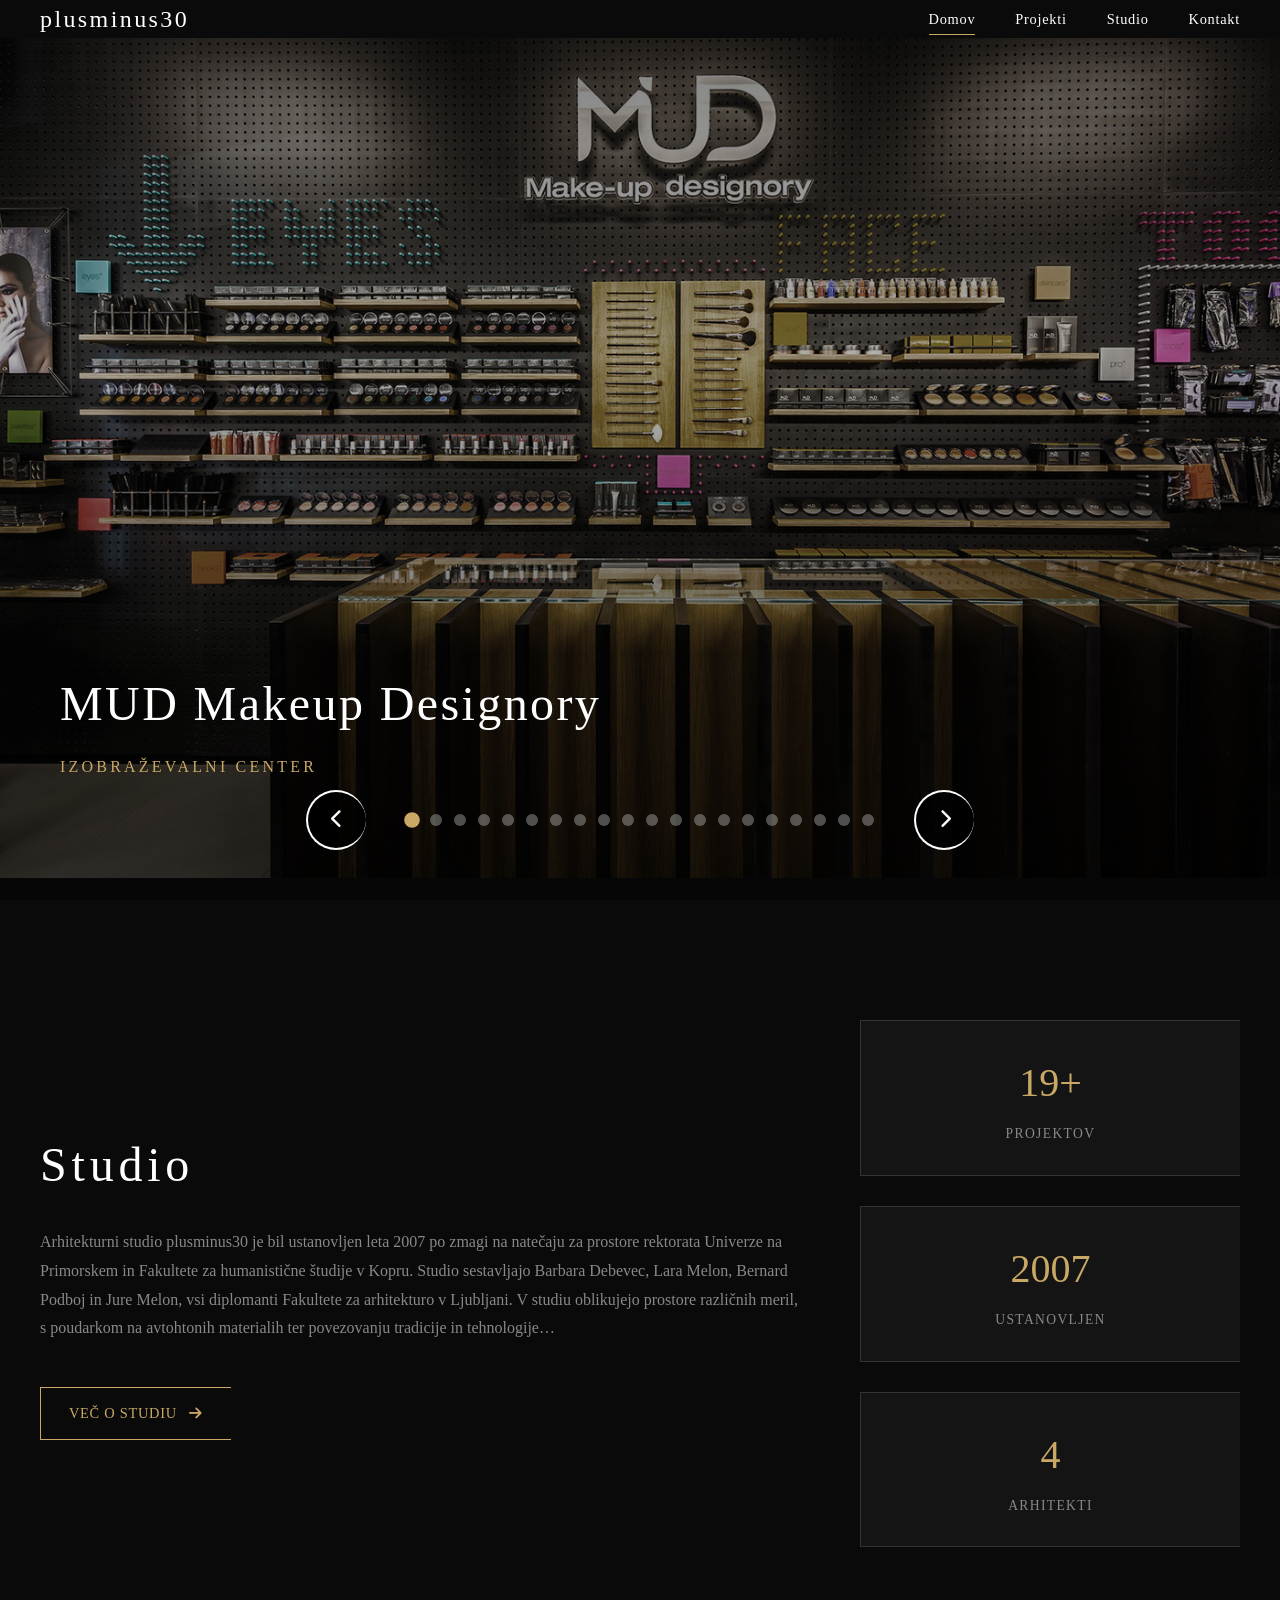
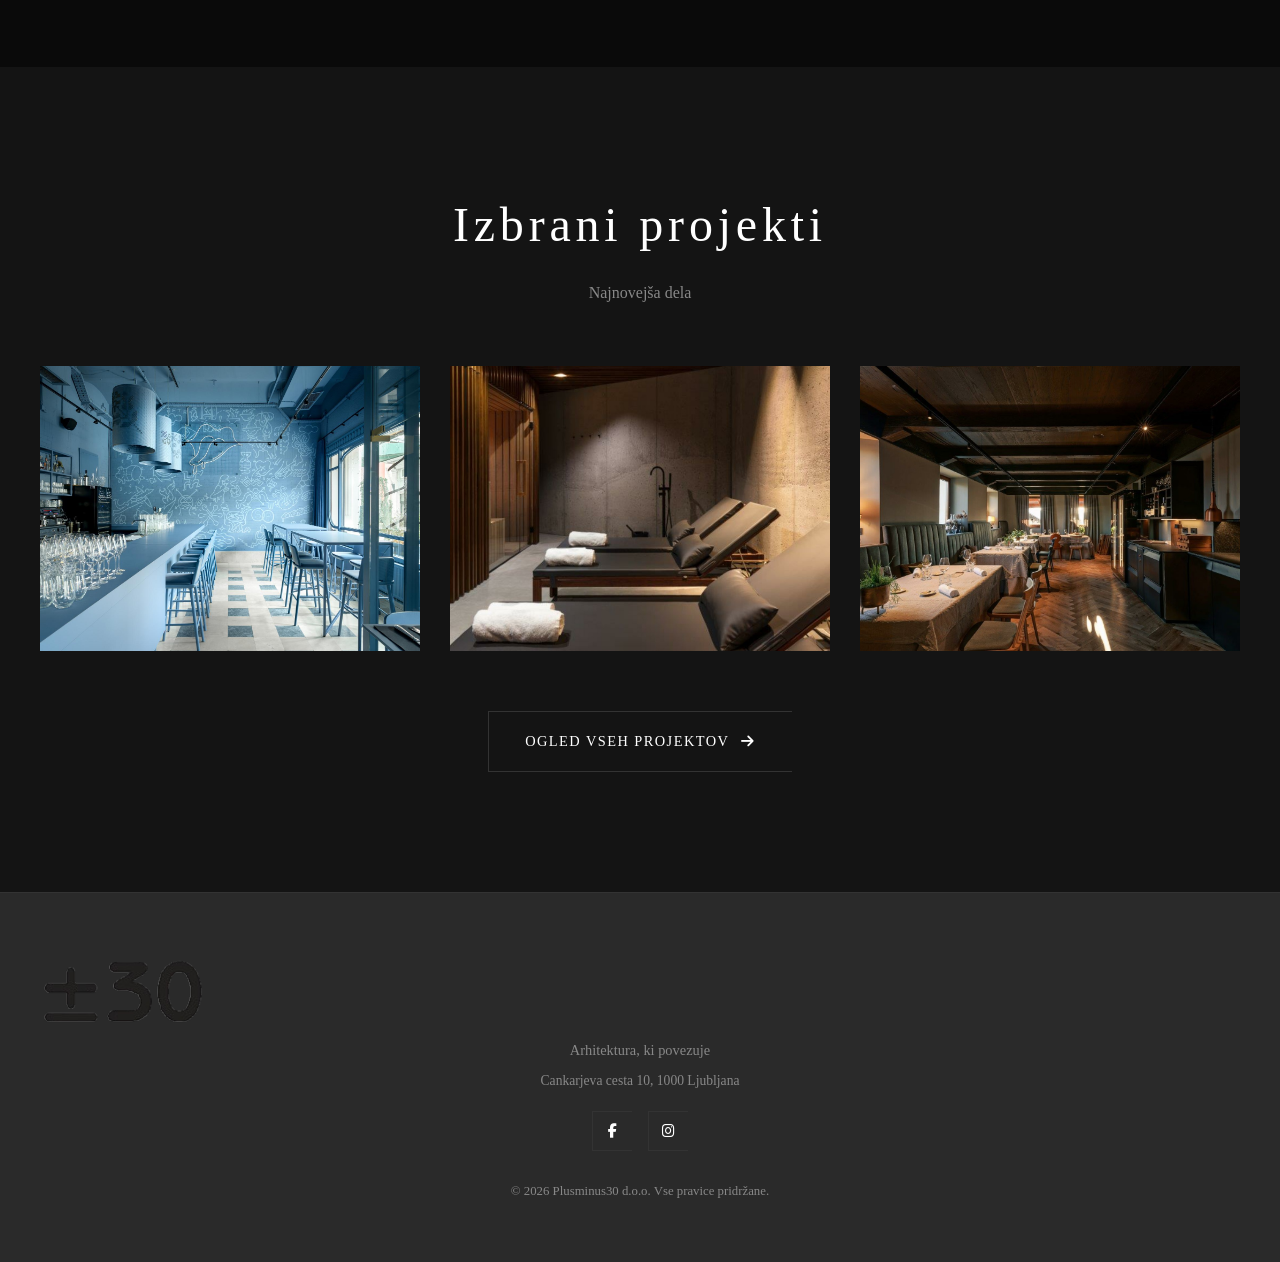
==== commit 7ff0659a: "Fix: remove black line on mobile right edge - aggressive overflow fix" ====
--- a/index.html
+++ b/index.html
@@ -1,5 +1,5 @@
 <!DOCTYPE html>
-<html lang="sl" style="margin-right:0 !important; overflow-x:hidden !important;">
+<html lang="sl" style="margin-right:0 !important; overflow-x:hidden !important; width:100vw !important; max-width:100vw !important;">
 <head>
     <meta charset="UTF-8">
     <meta name="viewport" content="width=device-width, initial-scale=1.0">
--- a/css/styles.css
+++ b/css/styles.css
@@ -48,6 +48,21 @@
     --nav-height: 80px;
 }
 
+/* Global overflow fix - KEEP AT TOP */
+*, *::before, *::after {
+    margin: 0;
+    padding: 0;
+    box-sizing: border-box;
+    max-width: 100vw;
+}
+
+html, body {
+    overflow-x: hidden;
+    max-width: 100vw;
+    margin: 0;
+    padding: 0;
+}
+
 /* Reset */
 *, *::before, *::after {
     margin: 0;
@@ -2077,9 +2092,30 @@
 /* Mobile overflow fix - prevent black line on right */
 @media (max-width: 480px) {
     html, body {
-        width: 100% !important;
-        max-width: 100% !important;
+        width: 100vw !important;
+        max-width: 100vw !important;
         overflow-x: hidden !important;
+        overflow: hidden !important;
+        margin: 0 !important;
+        padding: 0 !important;
+    }
+
+    * {
+        max-width: 100vw !important;
+        box-sizing: border-box !important;
+        overflow-x: hidden !important;
+    }
+
+    /* Hide scrollbar but allow scrolling */
+    ::-webkit-scrollbar {
+        width: 0 !important;
+        height: 0 !important;
+        display: none !important;
+    }
+
+    body {
+        -ms-overflow-style: none !important;
+        scrollbar-width: none !important;
     }
 
     .image-slider,
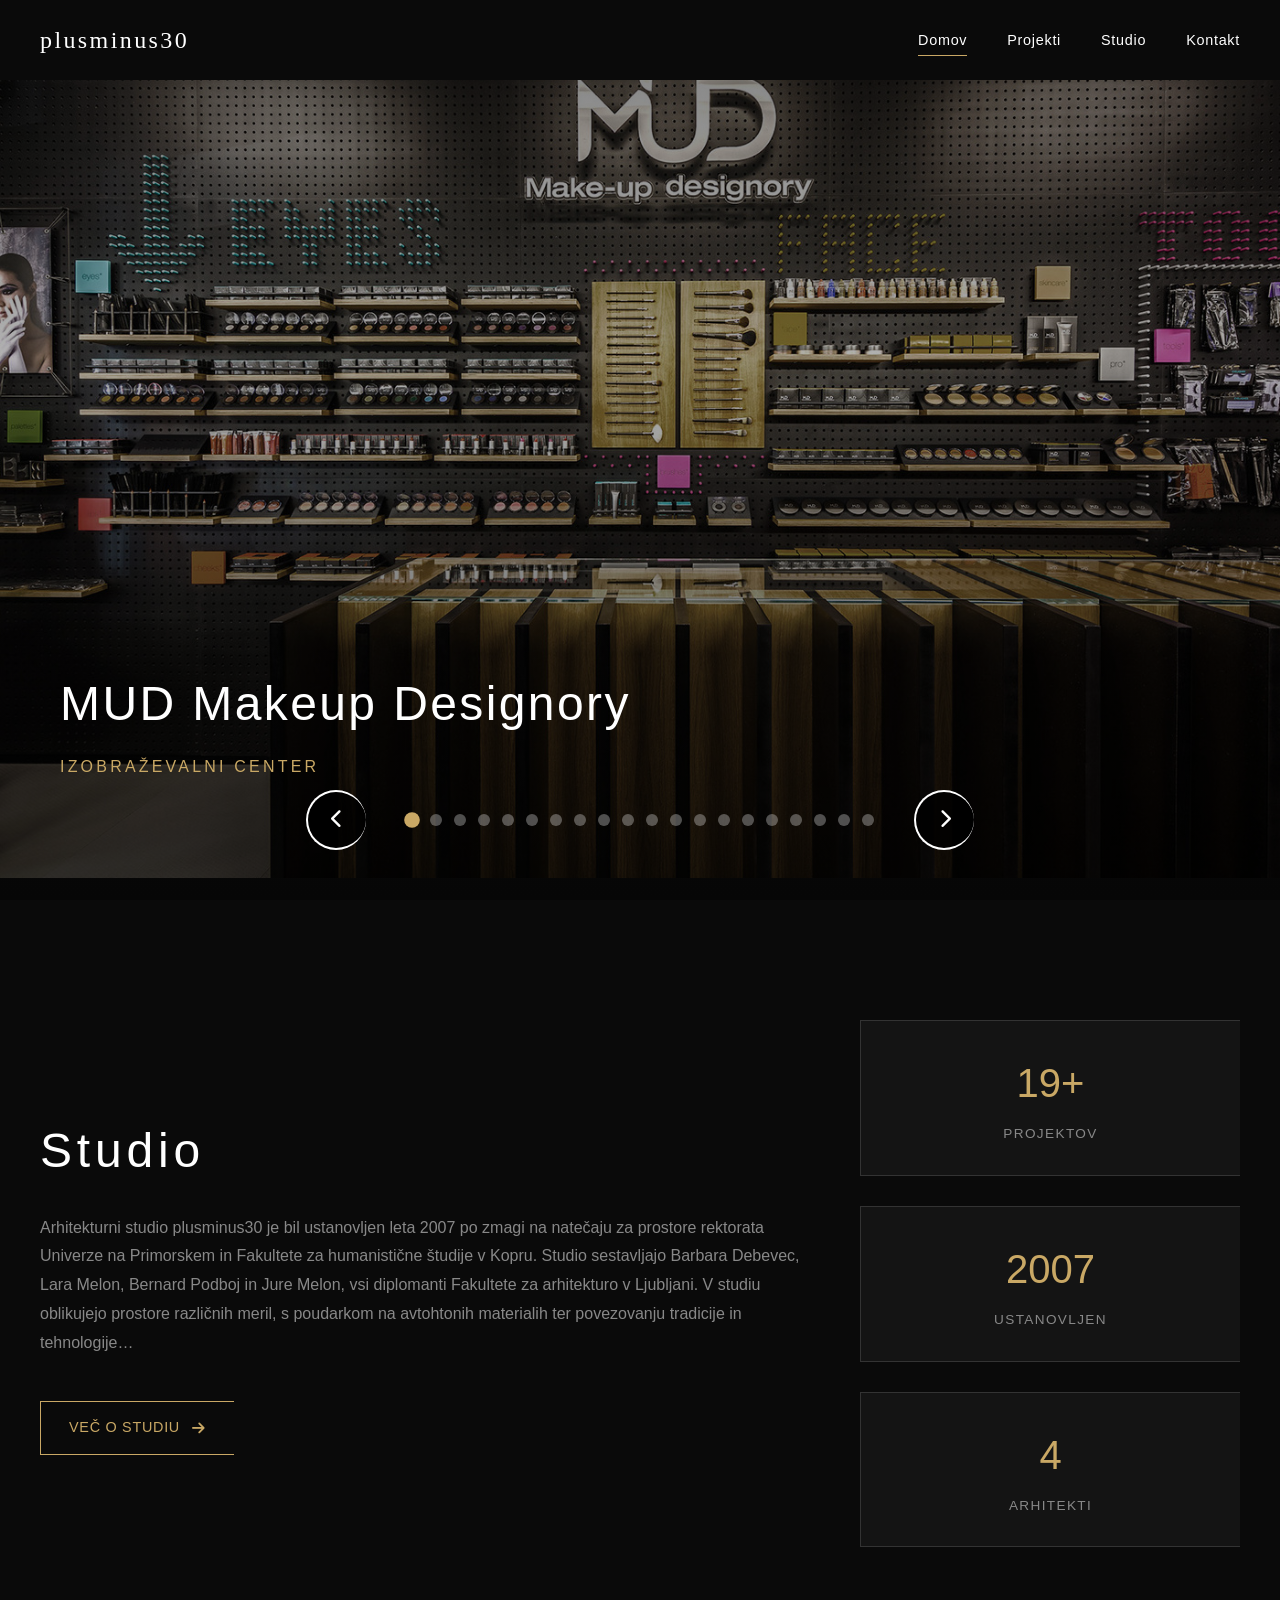
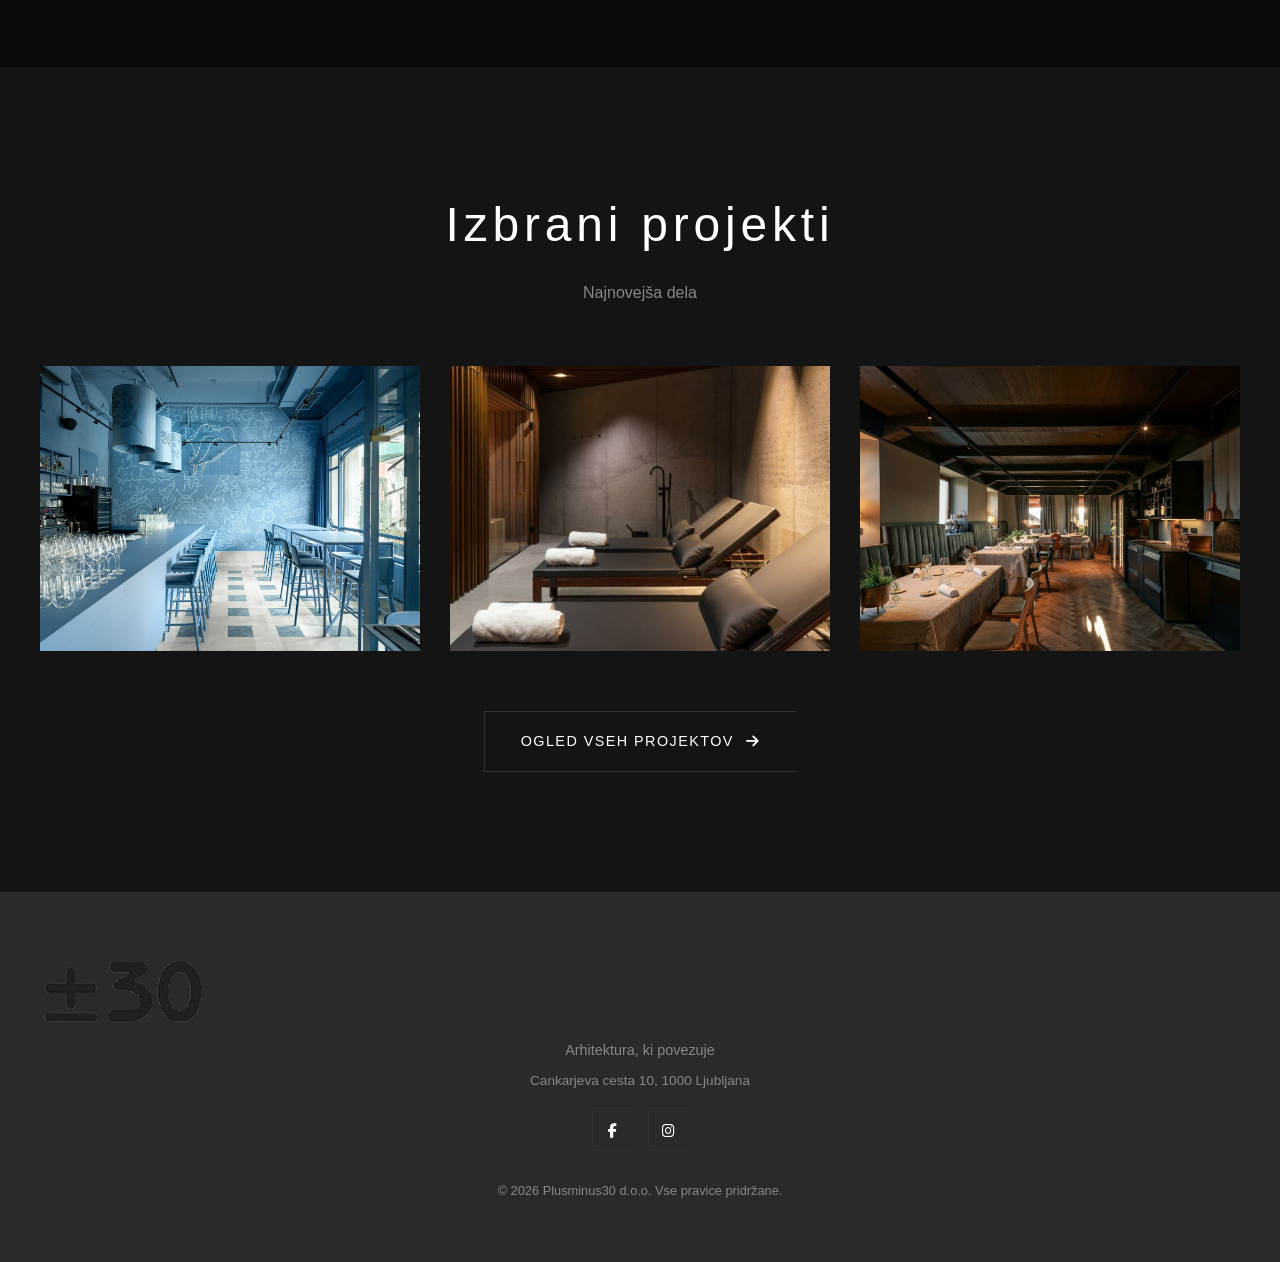
==== commit 2f792bea: "Initial commit - PlusMinus30 website" ====
--- a/index.html
+++ b/index.html
@@ -8,7 +8,6 @@
     <link rel="stylesheet" href="css/styles.css?v=2">
     <link rel="preconnect" href="https://fonts.googleapis.com">
     <link rel="preconnect" href="https://fonts.gstatic.com" crossorigin>
-    <link href="https://fonts.googleapis.com/css2?family=Inter:wght@300;400;500;600;700&display=swap" rel="stylesheet">
     <link rel="stylesheet" href="https://cdnjs.cloudflare.com/ajax/libs/font-awesome/6.4.0/css/all.min.css">
 </head>
 <body class="page-home" style="margin-right:0 !important; overflow-x:hidden !important;">
--- a/css/styles.css
+++ b/css/styles.css
@@ -17,35 +17,39 @@
     --transition-fast: 0.2s ease;
     --transition-medium: 0.3s ease;
     --transition-slow: 0.5s ease;
-}
-
-/* Custom Font - Benguiat */
+    --font-primary: 'GothamRounded', -apple-system, BlinkMacSystemFont, sans-serif;
+    --container-width: 1400px;
+    --nav-height: 80px;
+}
+
+/* Custom Font - BenguiatGot */
 @font-face {
-    font-family: 'Benguiat';
+    font-family: 'BenguiatGot';
     src: url('assets/fonts/Bengotni.ttf') format('truetype');
     font-weight: 400;
     font-style: normal;
 }
-    --color-text-muted: #888888;
-    --color-border: #333333;
-    --color-accent: #c9a865;
-    --color-accent-hover: #d4b876;
-    --color-error: #e53935;
-    --color-success: #43a047;
-    --transition-fast: 0.2s ease;
-    --transition-medium: 0.3s ease;
-    --transition-slow: 0.5s ease;
-}
-    --color-text-muted: #888888;
-    --color-accent: #d4af37;
-    --color-accent-hover: #e6c84a;
-    --color-border: #2a2a2a;
-    --font-primary: 'Inter', -apple-system, BlinkMacSystemFont, sans-serif;
-    --transition-fast: 0.2s ease;
-    --transition-medium: 0.4s ease;
-    --transition-slow: 0.8s cubic-bezier(0.25, 0.46, 0.45, 0.94);
-    --container-width: 1400px;
-    --nav-height: 80px;
+
+/* Gotham Rounded - Standard Text */
+@font-face {
+    font-family: 'GothamRounded';
+    src: url('assets/fonts/GothamRoundedBook.ttf') format('truetype');
+    font-weight: 400;
+    font-style: normal;
+}
+
+@font-face {
+    font-family: 'GothamRounded';
+    src: url('assets/fonts/GothamRoundedMedium.ttf') format('truetype');
+    font-weight: 500;
+    font-style: normal;
+}
+
+@font-face {
+    font-family: 'GothamRounded';
+    src: url('assets/fonts/GothamRoundedBold.ttf') format('truetype');
+    font-weight: 700;
+    font-style: normal;
 }
 
 /* Global overflow fix - KEEP AT TOP */
@@ -275,7 +279,7 @@
 }
 
 .logo {
-    font-family: 'Benguiat', serif;
+    font-family: 'BenguiatGot', serif;
     font-size: 1.5rem;
     font-weight: 500;
     letter-spacing: 0.1em;
@@ -1729,10 +1733,10 @@
 }
 
 .project-hero img {
-    width: 80%;
+    width: 50%;
     max-width: 1200px;
     height: auto;
-    max-height: none;
+    max-height: 70vh;
     object-fit: contain;
     cursor: pointer;
 }
@@ -1744,16 +1748,15 @@
 }
 
 .project-gallery-grid {
-    display: flex;
-    flex-direction: column;
-    align-items: center;
+    display: grid;
+    grid-template-columns: repeat(2, 1fr);
     gap: 20px;
-    max-width: 1200px;
+    max-width: 1000px;
     margin: 0 auto;
 }
 
 .project-gallery-grid .gallery-item {
-    width: 80%;
+    width: 100%;
     cursor: pointer;
     overflow: hidden;
 }
@@ -2087,59 +2090,60 @@
     .project-gallery {
         grid-template-columns: 1fr;
     }
-}
-
-/* Mobile overflow fix - prevent black line on right */
+
+    .project-gallery-grid {
+        grid-template-columns: 1fr;
+    }
+}
+
+/* Mobile overflow fix - allow free scrolling */
 @media (max-width: 480px) {
     html, body {
-        width: 100vw !important;
-        max-width: 100vw !important;
-        overflow-x: hidden !important;
-        overflow: hidden !important;
-        margin: 0 !important;
-        padding: 0 !important;
-    }
-
-    * {
-        max-width: 100vw !important;
-        box-sizing: border-box !important;
-        overflow-x: hidden !important;
+        width: 100%;
+        max-width: 100%;
+        overflow-x: hidden;
+        margin: 0;
+        padding: 0;
+    }
+
+    body {
+        -ms-overflow-style: none;
+        scrollbar-width: none;
+        overflow-y: auto;
+        -webkit-overflow-scrolling: touch;
     }
 
     /* Hide scrollbar but allow scrolling */
     ::-webkit-scrollbar {
-        width: 0 !important;
-        height: 0 !important;
-        display: none !important;
-    }
-
-    body {
-        -ms-overflow-style: none !important;
-        scrollbar-width: none !important;
-    }
-
-    .image-slider,
-    .slider-wrapper,
-    .slider-track {
-        width: 100% !important;
-        max-width: 100% !important;
-        overflow: hidden;
+        width: 0;
+        height: 0;
+        display: none;
+    }
+
+    .image-slider {
+        height: 100dvh;
+        min-height: -webkit-fill-available;
+        width: 100%;
     }
 
     .slider-slide {
-        width: 100% !important;
-        max-width: 100% !important;
+        width: 100%;
+        max-width: 100%;
     }
 
     .container,
     .nav-container {
-        max-width: 100% !important;
-        padding-left: 16px !important;
-        padding-right: 16px !important;
+        max-width: 100%;
+        padding-left: 16px;
+        padding-right: 16px;
     }
 
     .navbar {
-        width: 100% !important;
-        max-width: 100% !important;
+        width: 100%;
+        max-width: 100%;
+    }
+
+    .project-gallery-grid {
+        grid-template-columns: 1fr;
     }
 }
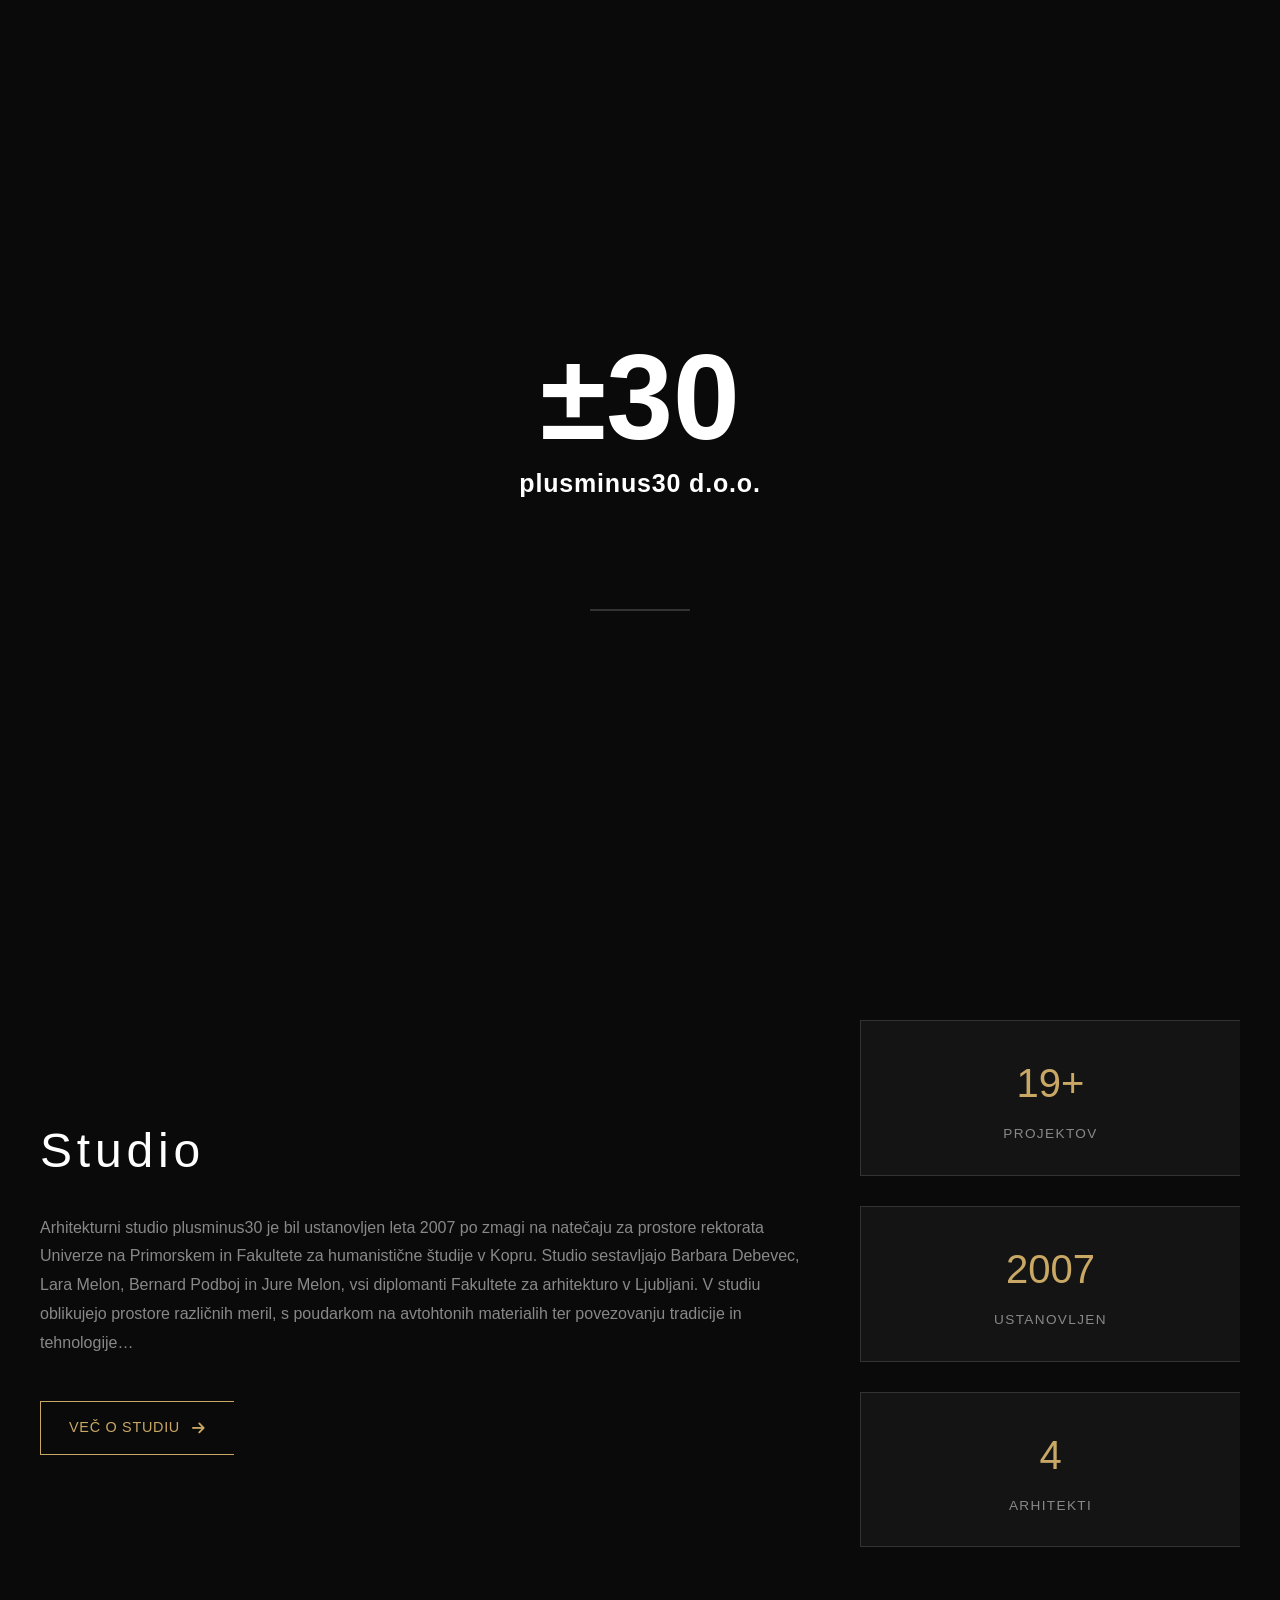
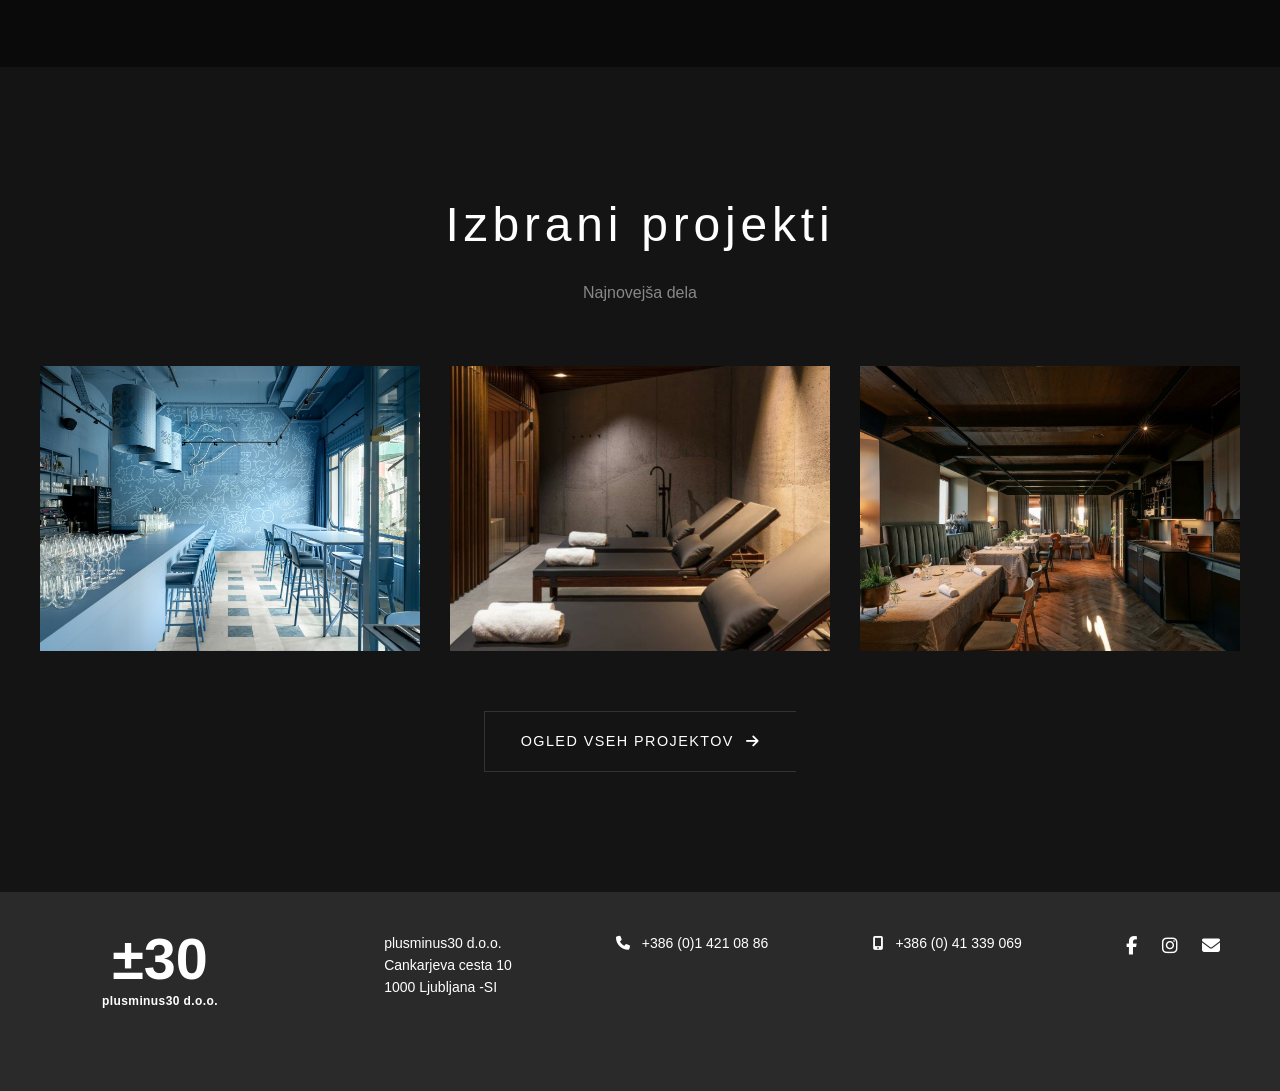
==== commit 6b9f8c62: "Update site with all changes and add logo" ====
--- a/index.html
+++ b/index.html
@@ -15,7 +15,7 @@
         <!-- Loading Screen -->
     <div class="loader">
         <div class="loader-content">
-            <img src="assets/images/logo-xl.png" alt="plusminus30" class="loader-logo">
+            <img src="assets/images/logo.svg" alt="plusminus30" class="loader-logo">
             <div class="loader-line"></div>
         </div>
     </div>
@@ -275,19 +275,22 @@
         </div>
     </section>
 
-    <!-- Footer -->
-    <footer class="footer">
-        <div class="container">
-            <div class="footer-content">
-                <div class="footer-logo"><img src="assets/images/logo-xl.png" alt="plusminus30"></div>
-                <p class="footer-text">Arhitektura, ki povezuje</p>
-                <p class="footer-address">Cankarjeva cesta 10, 1000 Ljubljana</p>
-                <div class="footer-social">
-                    <a href="https://www.facebook.com/plusminus30/" target="_blank" aria-label="Facebook"><i class="fab fa-facebook-f"></i></a>
-                    <a href="https://www.instagram.com/plusminus30_architects/" target="_blank" aria-label="Instagram"><i class="fab fa-instagram"></i></a>
-                </div>
-                <p class="footer-copyright">&copy; 2026 Plusminus30 d.o.o. Vse pravice pridržane.</p>
-            </div>
+    <footer>
+        <div id="noga_vstopna"><div id="noga_vsebina">
+            <div id="noga_logo"><img src="assets/images/logo.svg" alt="plusminus30"></div>
+            <div id="noga_copyright">
+            plusminus30 d.o.o.<br />
+            Cankarjeva cesta 10<br />
+            1000 Ljubljana -SI<br />
+            </div>
+            <div id="noga_tel"><i class="fas fa-phone"></i> +386 (0)1 421 08 86</div>
+            <div id="noga_gsm"><i class="fas fa-mobile-alt"></i> +386 (0) 41 339 069</div>
+            <div id="noga_linki">
+                <a href="https://www.facebook.com/plusminus30/"><i class="fab fa-facebook-f"></i></a>
+                <a href="https://www.instagram.com/plusminus30_architects/"><i class="fab fa-instagram"></i></a>
+                <a href="mailto:info@plusminus30.si"><i class="fas fa-envelope"></i></a>
+            </div>
+        </div>
         </div>
     </footer>
 
--- a/css/styles.css
+++ b/css/styles.css
@@ -17,17 +17,30 @@
     --transition-fast: 0.2s ease;
     --transition-medium: 0.3s ease;
     --transition-slow: 0.5s ease;
-    --font-primary: 'GothamRounded', -apple-system, BlinkMacSystemFont, sans-serif;
+    --font-primary: 'Calibri', -apple-system, BlinkMacSystemFont, sans-serif;
     --container-width: 1400px;
     --nav-height: 80px;
 }
 
-/* Custom Font - BenguiatGot */
+/* Custom Font - Bengothn */
 @font-face {
-    font-family: 'BenguiatGot';
-    src: url('assets/fonts/Bengotni.ttf') format('truetype');
+    font-family: 'Bengothn';
+    src: url('assets/fonts/Bengothn.ttf') format('truetype');
     font-weight: 400;
     font-style: normal;
+}
+@font-face {
+    font-family: 'Bengothn';
+    src: url('assets/fonts/Bengothb.ttf') format('truetype');
+    font-weight: 700;
+    font-style: normal;
+}
+/* Custom Font - Bengotbi (Italic) */
+@font-face {
+    font-family: 'Bengotbi';
+    src: url('assets/fonts/Bengotbi.ttf') format('truetype');
+    font-weight: 400;
+    font-style: italic;
 }
 
 /* Gotham Rounded - Standard Text */
@@ -209,10 +222,9 @@
 }
 
 .loader-logo {
-    max-width: 540px;
+    width: 500px;
     height: auto;
     margin-bottom: 20px;
-    object-fit: contain;
 }
 
 .loader-line {
@@ -279,7 +291,7 @@
 }
 
 .logo {
-    font-family: 'BenguiatGot', serif;
+    font-family: 'Bengotbi', sans-serif;
     font-size: 1.5rem;
     font-weight: 500;
     letter-spacing: 0.1em;
@@ -1314,6 +1326,66 @@
     object-fit: contain;
 }
 
+/* New Footer - noga */
+#noga_vstopna {
+    background: #2a2a2a;
+    padding: 40px 20px;
+}
+#noga_vsebina {
+    max-width: 1200px;
+    margin: 0 auto;
+    display: flex;
+    flex-wrap: wrap;
+    justify-content: space-between;
+    align-items: flex-start;
+    gap: 30px;
+}
+#noga_logo img {
+    width: 240px;
+    height: auto;
+    margin-top: -25px;
+}
+#noga_copyright {
+    color: #fff;
+    font-size: 14px;
+    line-height: 1.6;
+}
+#noga_tel,
+#noga_gsm {
+    color: #fff;
+    font-size: 14px;
+}
+#noga_linki a {
+    color: #fff;
+    text-decoration: none;
+    margin-right: 20px;
+    font-size: 18px;
+}
+#noga_linki a:hover {
+    text-decoration: underline;
+}
+#noga_tel i,
+#noga_gsm i {
+    margin-right: 8px;
+}
+
+/* Mobile footer */
+@media (max-width: 480px) {
+    #noga_vsebina {
+        flex-direction: column;
+        align-items: center;
+        text-align: center;
+        gap: 20px;
+    }
+    #noga_logo img {
+        width: 180px;
+        margin-top: 0;
+    }
+    #noga_linki a {
+        margin: 0 10px;
+    }
+}
+
 .footer-text {
     font-size: 0.9rem;
     color: var(--color-text-muted);
